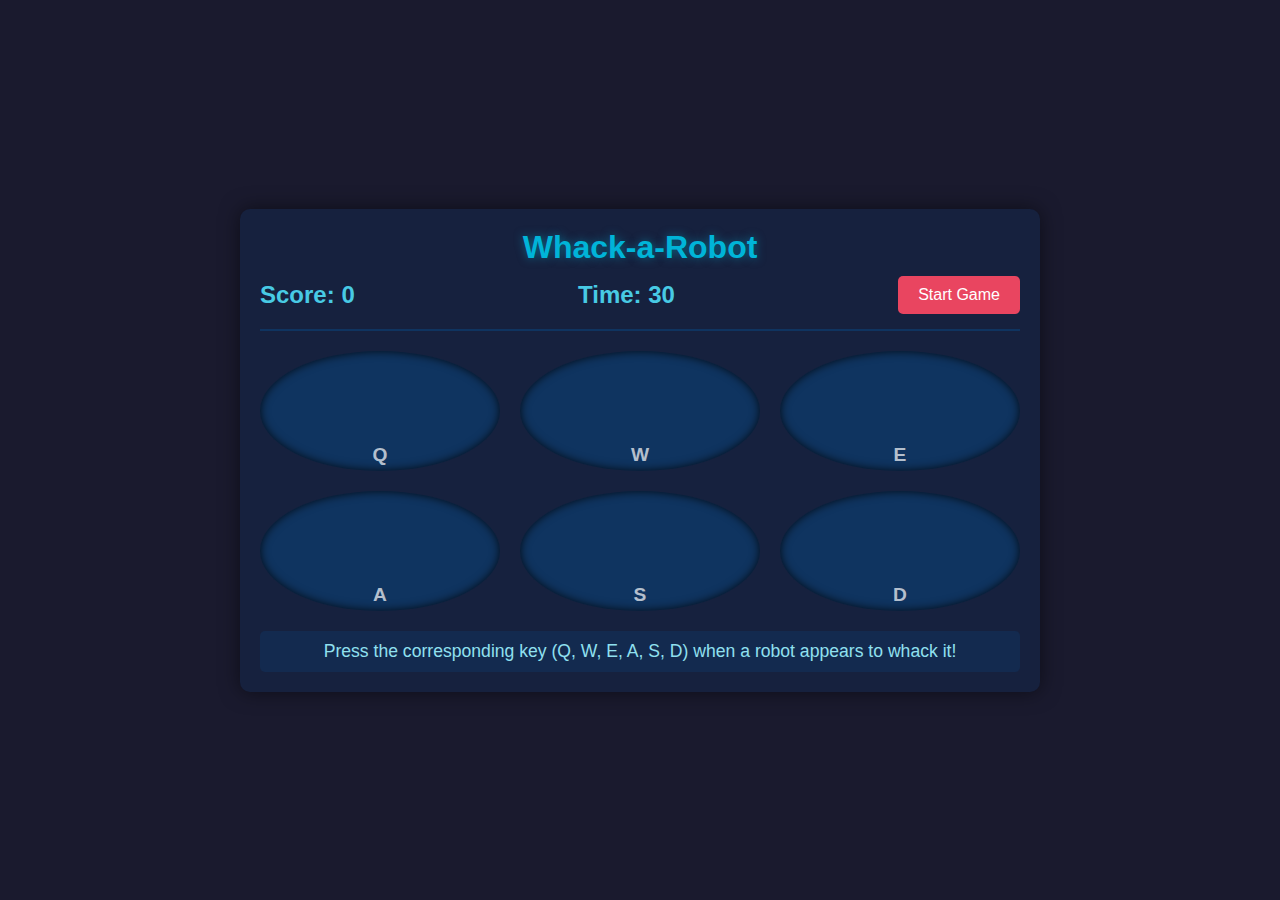
==== index.html @ 552119dd "Initial commit: Whack-a-Robot game with improved notifications and UI" ====
<!DOCTYPE html>
<html lang="en">
<head>
    <meta charset="UTF-8">
    <meta name="viewport" content="width=device-width, initial-scale=1.0">
    <title>Whack-a-Robot</title>
    <link rel="stylesheet" href="styles.css">
</head>
<body>
    <div class="game-container">
        <div class="header">
            <h1>Whack-a-Robot</h1>
            <div class="score-container">
                <span>Score: </span>
                <span id="score">0</span>
            </div>
            <div class="time-container">
                <span>Time: </span>
                <span id="time">30</span>
            </div>
            <button id="start-button">Start Game</button>
        </div>
        <div class="game-board">
            <div class="hole" id="hole-q" data-key="Q">
                <div class="robot"></div>
                <div class="key-hint">Q</div>
            </div>
            <div class="hole" id="hole-w" data-key="W">
                <div class="robot"></div>
                <div class="key-hint">W</div>
            </div>
            <div class="hole" id="hole-e" data-key="E">
                <div class="robot"></div>
                <div class="key-hint">E</div>
            </div>
            <div class="hole" id="hole-a" data-key="A">
                <div class="robot"></div>
                <div class="key-hint">A</div>
            </div>
            <div class="hole" id="hole-s" data-key="S">
                <div class="robot"></div>
                <div class="key-hint">S</div>
            </div>
            <div class="hole" id="hole-d" data-key="D">
                <div class="robot"></div>
                <div class="key-hint">D</div>
            </div>
        </div>
        <div class="instructions">
            <p>Press the corresponding key (Q, W, E, A, S, D) when a robot appears to whack it!</p>
        </div>
    </div>
    <script src="game.js"></script>
</body>
</html>
---- styles.css ----
* {
    margin: 0;
    padding: 0;
    box-sizing: border-box;
    font-family: 'Arial', sans-serif;
}

body {
    background-color: #1a1a2e;
    color: #e6e6e6;
    display: flex;
    justify-content: center;
    align-items: center;
    min-height: 100vh;
}

.game-container {
    width: 100%;
    max-width: 800px;
    padding: 20px;
    background-color: #16213e;
    border-radius: 10px;
    box-shadow: 0 0 20px rgba(0, 0, 0, 0.5);
}

.header {
    display: flex;
    flex-wrap: wrap;
    justify-content: space-between;
    align-items: center;
    margin-bottom: 20px;
    padding-bottom: 15px;
    border-bottom: 2px solid #0f3460;
}

h1 {
    color: #00b4d8;
    margin-bottom: 10px;
    width: 100%;
    text-align: center;
    text-shadow: 0 0 10px rgba(0, 180, 216, 0.5);
}

.score-container, .time-container {
    font-size: 1.5rem;
    font-weight: bold;
    color: #48cae4;
}

#start-button {
    padding: 10px 20px;
    background-color: #e94560;
    color: white;
    border: none;
    border-radius: 5px;
    font-size: 1rem;
    cursor: pointer;
    transition: all 0.3s ease;
}

#start-button:hover {
    background-color: #ff6b81;
    transform: scale(1.05);
}

.game-board {
    display: grid;
    grid-template-columns: repeat(3, 1fr);
    grid-template-rows: repeat(2, 1fr);
    gap: 20px;
    margin-bottom: 20px;
}

.hole {
    position: relative;
    height: 120px;
    background-color: #0f3460;
    border-radius: 50%;
    overflow: hidden;
    display: flex;
    justify-content: center;
    box-shadow: inset 0 0 10px rgba(0, 0, 0, 0.8);
}

.robot {
    position: absolute;
    bottom: -100%;
    width: 80px;
    height: 80px;
    background: linear-gradient(to bottom, #90e0ef, #48cae4);
    border-radius: 40% 40% 0 0;
    transition: bottom 0.3s ease;
    display: flex;
    flex-direction: column;
    align-items: center;
}

.robot::before {
    content: '';
    position: absolute;
    top: -15px;
    width: 30px;
    height: 15px;
    background-color: #0077b6;
    border-radius: 5px 5px 0 0;
}

.robot::after {
    content: '';
    position: absolute;
    top: 20px;
    width: 60px;
    height: 20px;
    background-color: #0077b6;
    border-radius: 10px;
    box-shadow: 0 10px 0 #0077b6;
}

.robot.up {
    bottom: 0;
}

.robot.whacked {
    background: linear-gradient(to bottom, #ff6b81, #e94560);
    transform: scale(0.9);
}

.key-hint {
    position: absolute;
    bottom: 5px;
    font-size: 1.2rem;
    font-weight: bold;
    color: rgba(255, 255, 255, 0.7);
}

.instructions {
    text-align: center;
    font-size: 1.1rem;
    color: #90e0ef;
    padding: 10px;
    background-color: rgba(15, 52, 96, 0.5);
    border-radius: 5px;
}

@keyframes blink {
    0%, 100% { opacity: 1; }
    50% { opacity: 0.5; }
}

.active-hole {
    box-shadow: 0 0 15px #00b4d8, inset 0 0 10px rgba(0, 0, 0, 0.8);
}

.active-key {
    animation: blink 0.5s infinite;
    color: #e94560;
}

@media (max-width: 600px) {
    .game-board {
        grid-template-columns: repeat(2, 1fr);
        grid-template-rows: repeat(3, 1fr);
    }
    
    .hole {
        height: 100px;
    }
    
    .robot {
        width: 60px;
        height: 60px;
    }
}
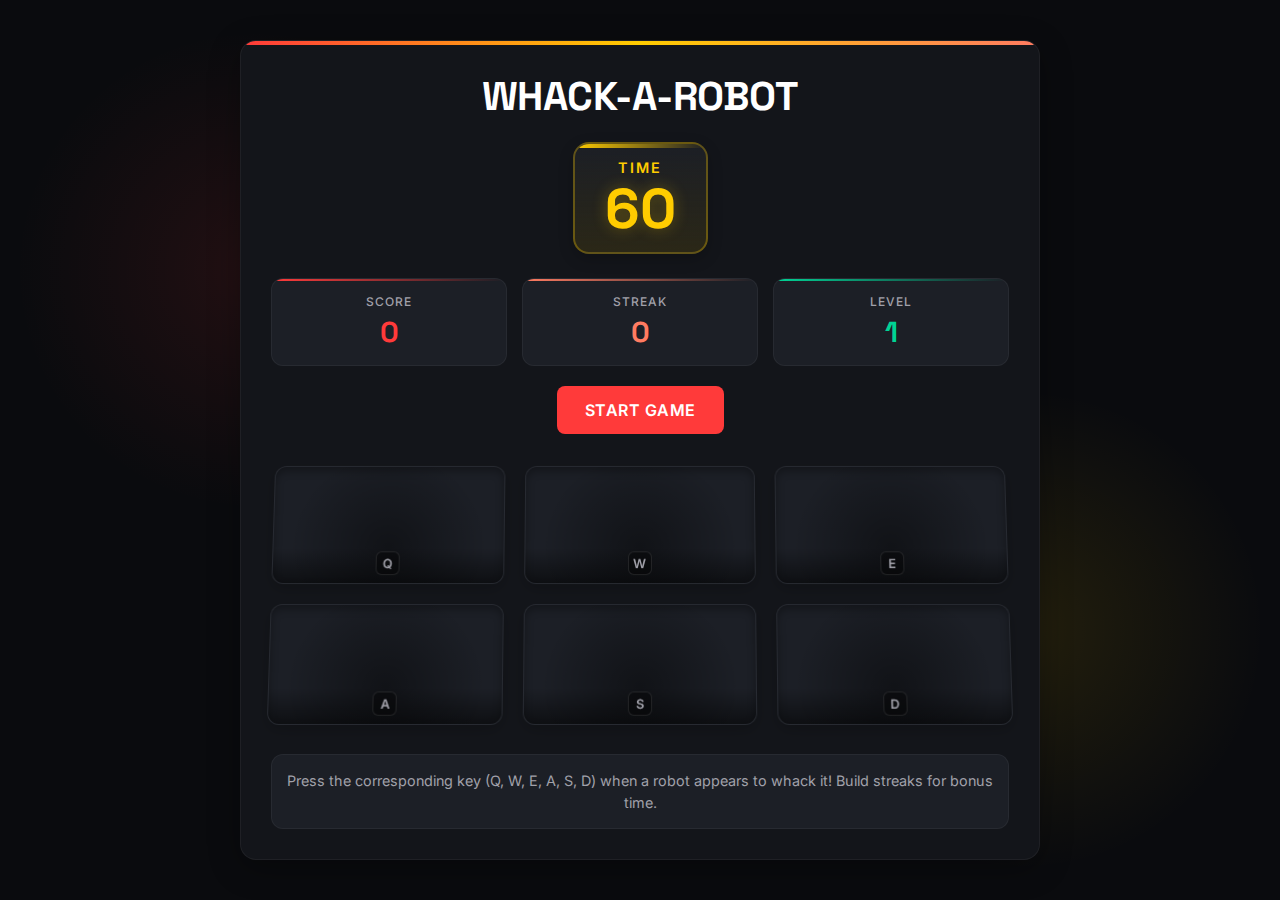
==== commit eeb5fa2a: "Update index.html with game.html content" ====
--- a/index.html
+++ b/index.html
@@ -4,21 +4,1061 @@
     <meta charset="UTF-8">
     <meta name="viewport" content="width=device-width, initial-scale=1.0">
     <title>Whack-a-Robot</title>
-    <link rel="stylesheet" href="styles.css">
+    <link rel="preconnect" href="https://fonts.googleapis.com">
+    <link rel="preconnect" href="https://fonts.gstatic.com" crossorigin>
+    <link href="https://fonts.googleapis.com/css2?family=Inter:wght@400;500;600;700&family=Space+Grotesk:wght@400;500;600;700&display=swap" rel="stylesheet">
+    <style>
+    :root {
+        --bg-primary: #0a0b0e;
+        --bg-secondary: #13151a;
+        --bg-tertiary: #1c1f26;
+        --accent-primary: #ff3a3a; /* Bright red */
+        --accent-secondary: #ffcc00; /* Yellow */
+        --accent-tertiary: #ff7b61; /* Orange-red */
+        --text-primary: #ffffff;
+        --text-secondary: #a1a1aa;
+        --success: #00d395;
+        --warning: #ffb800;
+        --error: #ff5252;
+    }
+    
+    * {
+        margin: 0;
+        padding: 0;
+        box-sizing: border-box;
+        font-family: 'Inter', sans-serif;
+    }
+
+    body {
+        background-color: var(--bg-primary);
+        color: var(--text-primary);
+        display: flex;
+        justify-content: center;
+        align-items: center;
+        min-height: 100vh;
+        overflow: hidden;
+        position: relative;
+    }
+
+    body::before {
+        content: '';
+        position: absolute;
+        top: 0;
+        left: 0;
+        width: 100%;
+        height: 100%;
+        background-image: 
+            radial-gradient(circle at 20% 30%, rgba(255, 58, 58, 0.1) 0%, transparent 20%),
+            radial-gradient(circle at 80% 70%, rgba(255, 204, 0, 0.1) 0%, transparent 20%);
+        z-index: -1;
+    }
+
+    .game-container {
+        width: 100%;
+        max-width: 800px;
+        padding: 30px;
+        background-color: var(--bg-secondary);
+        border-radius: 16px;
+        box-shadow: 0 8px 32px rgba(0, 0, 0, 0.3);
+        border: 1px solid rgba(255, 255, 255, 0.05);
+        position: relative;
+        overflow: hidden;
+    }
+
+    .game-container::before {
+        content: '';
+        position: absolute;
+        top: 0;
+        left: 0;
+        width: 100%;
+        height: 4px;
+        background: linear-gradient(90deg, var(--accent-primary), var(--accent-secondary), var(--accent-tertiary));
+    }
+
+    .header {
+        display: flex;
+        flex-direction: column;
+        margin-bottom: 30px;
+    }
+
+    h1 {
+        font-family: 'Space Grotesk', sans-serif;
+        color: var(--text-primary);
+        margin-bottom: 20px;
+        width: 100%;
+        text-align: center;
+        font-size: 2.5rem;
+        letter-spacing: -0.5px;
+        font-weight: 700;
+    }
+
+    .timer-container {
+        margin-bottom: 20px;
+        text-align: center;
+    }
+
+    .timer-display {
+        background: linear-gradient(to bottom, var(--bg-tertiary), rgba(255, 204, 0, 0.1));
+        border: 2px solid rgba(255, 204, 0, 0.3);
+        border-radius: 16px;
+        padding: 15px 30px;
+        display: inline-block;
+        position: relative;
+        overflow: hidden;
+        box-shadow: 0 5px 15px rgba(0, 0, 0, 0.2);
+    }
+
+    .timer-display::before {
+        content: '';
+        position: absolute;
+        top: 0;
+        left: 0;
+        width: 100%;
+        height: 4px;
+        background: linear-gradient(90deg, var(--accent-secondary), transparent);
+    }
+
+    .timer-label {
+        font-size: 0.9rem;
+        text-transform: uppercase;
+        letter-spacing: 2px;
+        color: var(--accent-secondary);
+        margin-bottom: 5px;
+        font-weight: 600;
+    }
+
+    .timer-value {
+        font-size: 3.5rem;
+        font-weight: 700;
+        font-family: 'Space Grotesk', sans-serif;
+        color: var(--accent-secondary);
+        text-shadow: 0 0 15px rgba(255, 204, 0, 0.3);
+        line-height: 1;
+    }
+
+    .stats-container {
+        display: grid;
+        grid-template-columns: repeat(3, 1fr);
+        gap: 15px;
+        margin-bottom: 20px;
+    }
+
+    .stat-card {
+        background-color: var(--bg-tertiary);
+        border-radius: 12px;
+        padding: 15px;
+        text-align: center;
+        border: 1px solid rgba(255, 255, 255, 0.05);
+        position: relative;
+        overflow: hidden;
+    }
+
+    .stat-card::after {
+        content: '';
+        position: absolute;
+        top: 0;
+        left: 0;
+        width: 100%;
+        height: 2px;
+    }
+
+    .score-container::after {
+        background: linear-gradient(90deg, var(--accent-primary), transparent);
+    }
+
+    .time-container {
+        grid-column: span 2;
+        background: linear-gradient(to bottom, var(--bg-tertiary), rgba(255, 204, 0, 0.1));
+        border: 1px solid rgba(255, 204, 0, 0.2);
+    }
+
+    .time-container .stat-value {
+        font-size: 2.5rem;
+        color: var(--accent-secondary);
+        text-shadow: 0 0 10px rgba(255, 204, 0, 0.3);
+    }
+
+    .time-container .stat-label {
+        font-size: 0.85rem;
+        font-weight: 600;
+        color: var(--accent-secondary);
+        opacity: 0.8;
+    }
+
+    .time-container::after {
+        background: linear-gradient(90deg, var(--accent-secondary), transparent);
+        height: 3px;
+    }
+
+    .streak-container::after {
+        background: linear-gradient(90deg, var(--accent-tertiary), transparent);
+    }
+
+    .stat-label {
+        font-size: 0.75rem;
+        text-transform: uppercase;
+        letter-spacing: 1px;
+        color: var(--text-secondary);
+        margin-bottom: 5px;
+        font-weight: 500;
+    }
+
+    .stat-value {
+        font-size: 1.8rem;
+        font-weight: 700;
+        font-family: 'Space Grotesk', sans-serif;
+    }
+
+    .score-container .stat-value {
+        color: var(--accent-primary);
+    }
+
+    .streak-container .stat-value {
+        color: var(--accent-tertiary);
+    }
+
+    #start-button {
+        padding: 14px 28px;
+        background-color: var(--accent-primary);
+        color: white;
+        border: none;
+        border-radius: 8px;
+        font-size: 1rem;
+        font-weight: 600;
+        cursor: pointer;
+        transition: all 0.2s ease;
+        margin: 0 auto;
+        display: block;
+        position: relative;
+        overflow: hidden;
+        letter-spacing: 0.5px;
+    }
+
+    #start-button::before {
+        content: '';
+        position: absolute;
+        top: 0;
+        left: -100%;
+        width: 100%;
+        height: 100%;
+        background: linear-gradient(90deg, transparent, rgba(255, 255, 255, 0.2), transparent);
+        transition: 0.5s;
+    }
+
+    #start-button:hover {
+        transform: translateY(-2px);
+        box-shadow: 0 5px 15px rgba(255, 58, 58, 0.4);
+    }
+
+    #start-button:hover::before {
+        left: 100%;
+    }
+
+    #start-button:disabled {
+        background-color: rgba(255, 58, 58, 0.5);
+        cursor: not-allowed;
+        transform: none;
+        box-shadow: none;
+    }
+
+    .game-board {
+        display: grid;
+        grid-template-columns: repeat(3, 1fr);
+        grid-template-rows: repeat(2, 1fr);
+        gap: 20px;
+        margin-bottom: 30px;
+        transition: all 0.5s ease;
+        position: relative;
+        perspective: 1000px;
+        transform-style: preserve-3d;
+        transform: perspective(1000px) rotateX(5deg);
+    }
+
+    .hole {
+        position: relative;
+        height: 120px;
+        background-color: var(--bg-tertiary);
+        border-radius: 12px;
+        overflow: hidden;
+        display: flex;
+        justify-content: center;
+        box-shadow: inset 0 4px 8px rgba(0, 0, 0, 0.3), 0 5px 15px rgba(0, 0, 0, 0.2);
+        transition: all 0.3s ease;
+        border: 1px solid rgba(255, 255, 255, 0.05);
+        transform-style: preserve-3d;
+    }
+
+    .hole::after {
+        content: '';
+        position: absolute;
+        bottom: 0;
+        left: 0;
+        width: 100%;
+        height: 30%;
+        background: linear-gradient(to top, rgba(0, 0, 0, 0.5), transparent);
+        pointer-events: none;
+    }
+    
+    .hole::before {
+        content: '';
+        position: absolute;
+        top: 0;
+        left: 0;
+        width: 100%;
+        height: 100%;
+        background: radial-gradient(circle at center 70%, rgba(0, 0, 0, 0.4), transparent 70%);
+        pointer-events: none;
+        z-index: 1;
+    }
+
+    .robot {
+        position: absolute;
+        bottom: -100%;
+        width: 70px;
+        height: 70px;
+        background: linear-gradient(135deg, #c0c0c0, #e8e8e8, #a9a9a9); /* Silver metallic gradient */
+        border-radius: 12px;
+        transition: bottom 0.3s cubic-bezier(0.34, 1.56, 0.64, 1);
+        display: flex;
+        justify-content: center;
+        align-items: center;
+        box-shadow: 0 4px 12px rgba(0, 0, 0, 0.3), inset 0 0 10px rgba(255, 255, 255, 0.5);
+        border: 2px solid #707070; /* Steel border */
+        overflow: hidden;
+        transform-style: preserve-3d;
+        perspective: 500px;
+    }
+
+    /* Robot head */
+    .robot .head {
+        position: absolute;
+        width: 45px;
+        height: 35px;
+        background: linear-gradient(to bottom, #e8e8e8, #c0c0c0);
+        border-radius: 10px;
+        top: 5px;
+        border: 1px solid #707070;
+        box-shadow: 0 2px 4px rgba(0, 0, 0, 0.3);
+        transform: translateZ(8px);
+        overflow: hidden;
+    }
+    
+    /* Robot face */
+    .robot .face {
+        position: absolute;
+        width: 41px;
+        height: 25px;
+        background: linear-gradient(to bottom, #202020, #404040);
+        border-radius: 5px;
+        top: 5px;
+        left: 50%;
+        transform: translateX(-50%) translateZ(1px);
+        border: 1px solid #606060;
+        overflow: hidden;
+    }
+    
+    /* Robot eyes */
+    .robot .eyes {
+        position: absolute;
+        width: 100%;
+        height: 12px;
+        top: 5px;
+        left: 0;
+        display: flex;
+        justify-content: space-around;
+        align-items: center;
+    }
+    
+    .robot .eye {
+        width: 10px;
+        height: 10px;
+        background-color: #ff3a3a; /* Red eye */
+        border-radius: 50%;
+        box-shadow: 0 0 8px rgba(255, 58, 58, 0.7);
+        animation: eye-blink 3s infinite;
+        transform-origin: center;
+    }
+    
+    /* New blink animation for the eyes */
+    @keyframes eye-blink {
+        0%, 45%, 55%, 100% { 
+            opacity: 1;
+            transform: scaleY(1);
+        }
+        50% { 
+            opacity: 0.7;
+            transform: scaleY(0.1);
+        }
+    }
+    
+    /* Robot mouth */
+    .robot .mouth {
+        position: absolute;
+        width: 25px;
+        height: 4px;
+        background: linear-gradient(to bottom, #909090, #707070);
+        border-radius: 3px;
+        bottom: 5px;
+        left: 50%;
+        transform: translateX(-50%);
+    }
+    
+    /* Robot body */
+    .robot .body {
+        position: absolute;
+        width: 36px;
+        height: 22px;
+        background: linear-gradient(to bottom, #b0b0b0, #909090);
+        border-radius: 5px;
+        top: 40px;
+        border: 1px solid #707070;
+        box-shadow: 0 2px 4px rgba(0, 0, 0, 0.3);
+        transform: translateZ(6px);
+    }
+    
+    /* Robot antenna */
+    .robot .antenna {
+        position: absolute;
+        width: 2px;
+        height: 8px;
+        background: #707070;
+        top: -8px;
+        left: 50%;
+        transform: translateX(-50%) translateZ(9px);
+    }
+    
+    .robot .antenna::after {
+        content: '';
+        position: absolute;
+        width: 4px;
+        height: 4px;
+        background: #ff3a3a;
+        border-radius: 50%;
+        top: -4px;
+        left: 50%;
+        transform: translateX(-50%);
+        box-shadow: 0 0 5px rgba(255, 58, 58, 0.5);
+        animation: blink 2s infinite alternate;
+    }
+    
+    /* Simplify the gear positions to avoid covering the face */
+    .robot .gear-1 {
+        width: 15px;
+        height: 15px;
+        top: 5px;
+        right: 2px;
+        animation: rotate 10s linear infinite;
+    }
+    
+    .robot .gear-2 {
+        width: 12px;
+        height: 12px;
+        bottom: 8px;
+        left: 2px;
+        animation: rotate 7s linear infinite reverse;
+    }
+    
+    .robot .pipe {
+        position: absolute;
+        width: 6px;
+        height: 12px;
+        background: linear-gradient(90deg, #707070, #909090);
+        top: 10px;
+        right: 3px;
+        border-radius: 3px;
+        border: 1px solid #a0a0a0;
+        box-shadow: 0 2px 4px rgba(0, 0, 0, 0.5);
+        transform: translateZ(7px);
+        z-index: 3;
+    }
+    
+    .robot .pipe-steam {
+        position: absolute;
+        width: 8px;
+        height: 8px;
+        background: rgba(255, 255, 255, 0.7);
+        border-radius: 50%;
+        top: 0;
+        right: 3px;
+        filter: blur(2px);
+        opacity: 0;
+        animation: steam 2s infinite;
+        transform: translateZ(10px);
+        z-index: 7;
+    }
+    
+    /* Adjust bolt positions to avoid covering the face */
+    .robot .bolt-1 {
+        top: 8px;
+        left: 3px;
+    }
+    
+    .robot .bolt-2 {
+        top: 8px;
+        right: 3px;
+    }
+    
+    .robot .bolt-3 {
+        bottom: 8px;
+        left: 3px;
+    }
+    
+    .robot .bolt-4 {
+        bottom: 8px;
+        right: 3px;
+    }
+    
+    /* Whacked state adjustments */
+    .robot.whacked .eye {
+        background-color: #333; /* Eyes power down */
+        box-shadow: 0 0 0 rgba(0, 0, 0, 0);
+        animation: none;
+    }
+    
+    .robot.whacked .mouth {
+        height: 3px;
+        width: 20px;
+        transform: translateX(-50%) rotate(15deg);
+    }
+
+    /* Dent effect when whacked */
+    .robot.whacked .dent {
+        position: absolute;
+        width: 20px;
+        height: 20px;
+        background: radial-gradient(circle at center, rgba(0,0,0,0.6) 0%, transparent 70%);
+        border-radius: 50%;
+        top: 15px;
+        left: 50%;
+        transform: translate(-50%, 0);
+        opacity: 0.8;
+        z-index: 10;
+    }
+
+    /* Metallic texture overlay */
+    .robot .metal-texture {
+        position: absolute;
+        top: 0;
+        left: 0;
+        width: 100%;
+        height: 100%;
+        background-image: url("data:image/svg+xml,%3Csvg width='40' height='40' viewBox='0 0 40 40' xmlns='http://www.w3.org/2000/svg'%3E%3Cpath d='M0 0h40v40H0V0zm40 40h-1.5v-1.5H40V40zm-3 0h-1.5v-1.5H37V40zm-3 0h-1.5v-1.5H34V40zm-3 0h-1.5v-1.5H31V40zm-3 0h-1.5v-1.5H28V40zm-3 0h-1.5v-1.5H25V40zm-3 0h-1.5v-1.5H22V40zm-3 0h-1.5v-1.5H19V40zm-3 0h-1.5v-1.5H16V40zm-3 0h-1.5v-1.5H13V40zm-3 0h-1.5v-1.5H10V40zm-3 0H5.5v-1.5H7V40zm-3 0H2.5v-1.5H4V40zm-1.5-3H1v-1.5h1.5V37zm0-3H1v-1.5h1.5V34zm0-3H1v-1.5h1.5V31zm0-3H1v-1.5h1.5V28zm0-3H1v-1.5h1.5V25zm0-3H1v-1.5h1.5V22zm0-3H1v-1.5h1.5V19zm0-3H1v-1.5h1.5V16zm0-3H1V8.5h1.5V10zm0-3H1V5.5h1.5V7zm0-3H1V2.5h1.5V4zm3-1.5H5.5V1H7v1.5zm3 0H8.5V1H10v1.5zm3 0h-1.5V1H13v1.5zm3 0h-1.5V1H16v1.5zm3 0h-1.5V1H19v1.5zm3 0h-1.5V1H22v1.5zm3 0h-1.5V1H25v1.5zm3 0h-1.5V1H28v1.5zm3 0h-1.5V1H31v1.5zm3 0h-1.5V1H34v1.5zm3 0h-1.5V1H37v1.5zm3 0h-1.5V1H40v1.5zm0 3h-1.5V5.5H40V7zm0 3h-1.5V8.5H40V10zm0 3h-1.5v-1.5H40V13zm0 3h-1.5v-1.5H40V16zm0 3h-1.5v-1.5H40V19zm0 3h-1.5v-1.5H40V22zm0 3h-1.5v-1.5H40V25zm0 3h-1.5v-1.5H40V28zm0 3h-1.5v-1.5H40V31zm0 3h-1.5v-1.5H40V34zm0 3h-1.5v-1.5H40V37z' fill='%23ffffff' fill-opacity='0.05' fill-rule='evenodd'/%3E%3C/svg%3E");
+        border-radius: 10px;
+        opacity: 0.7;
+        pointer-events: none;
+        z-index: 5;
+    }
+    
+    /* Reflective highlight */
+    .robot .highlight {
+        position: absolute;
+        top: 0;
+        left: 0;
+        width: 100%;
+        height: 100%;
+        background: linear-gradient(135deg, 
+                                      rgba(255,255,255,0.4) 0%, 
+                                      rgba(255,255,255,0) 30%, 
+                                      rgba(255,255,255,0) 60%, 
+                                      rgba(255,255,255,0.3) 100%);
+        border-radius: 10px;
+        opacity: 0.7;
+        pointer-events: none;
+        animation: shift-highlight 3s infinite alternate;
+        z-index: 6;
+    }
+    
+    /* Steampunk gear elements */
+    .robot .gear {
+        position: absolute;
+        border-radius: 50%;
+        background: linear-gradient(135deg, #a0a0a0, #808080); /* Silver gear gradient */
+        border: 2px solid #505050;
+        display: flex;
+        justify-content: center;
+        align-items: center;
+        box-shadow: 0 2px 4px rgba(0, 0, 0, 0.5), inset 0 0 5px rgba(255, 255, 255, 0.5);
+        transform: translateZ(6px);
+        z-index: 4;
+    }
+    
+    .robot .gear-1 {
+        width: 15px;
+        height: 15px;
+        top: 5px;
+        right: 5px;
+        animation: rotate 10s linear infinite;
+    }
+    
+    .robot .gear-2 {
+        width: 12px;
+        height: 12px;
+        bottom: 10px;
+        left: 5px;
+        animation: rotate 7s linear infinite reverse;
+    }
+    
+    .robot .pipe {
+        position: absolute;
+        width: 6px;
+        height: 12px;
+        background: linear-gradient(90deg, #707070, #909090);
+        top: 15px;
+        right: 8px;
+        border-radius: 3px;
+        border: 1px solid #a0a0a0;
+        box-shadow: 0 2px 4px rgba(0, 0, 0, 0.5);
+        transform: translateZ(7px);
+        z-index: 4;
+    }
+    
+    .robot .pipe-steam {
+        position: absolute;
+        width: 8px;
+        height: 8px;
+        background: rgba(255, 255, 255, 0.7);
+        border-radius: 50%;
+        top: 5px;
+        right: 8px;
+        filter: blur(2px);
+        opacity: 0;
+        animation: steam 2s infinite;
+        transform: translateZ(10px);
+        z-index: 7;
+    }
+    
+    .robot .bolt {
+        position: absolute;
+        width: 4px;
+        height: 4px;
+        background: #a0a0a0;
+        border-radius: 50%;
+        border: 1px solid #505050;
+        box-shadow: inset 0 1px 2px rgba(0, 0, 0, 0.5);
+        transform: translateZ(5px);
+        z-index: 4;
+    }
+    
+    .robot .bolt-1 {
+        top: 12px;
+        left: 8px;
+    }
+    
+    .robot .bolt-2 {
+        top: 12px;
+        right: 8px;
+    }
+    
+    .robot .bolt-3 {
+        bottom: 12px;
+        left: 8px;
+    }
+    
+    .robot .bolt-4 {
+        bottom: 12px;
+        right: 8px;
+    }
+    
+    .robot.up {
+        bottom: 20px;
+        transform: rotateX(10deg);
+    }
+    
+    .robot.whacked {
+        background: linear-gradient(135deg, #555, #777, #444); /* Damaged metal look */
+        transform: scale(0.9) rotateX(-10deg);
+        box-shadow: inset 0 0 15px rgba(0, 0, 0, 0.7);
+        filter: brightness(0.8) contrast(1.2);
+    }
+    
+    .robot.whacked .eye {
+        background-color: #333; /* Eyes power down */
+        box-shadow: 0 0 0 rgba(0, 0, 0, 0);
+        animation: none;
+    }
+    
+    .robot.whacked .antenna::after {
+        background-color: #333;
+        box-shadow: 0 0 0 rgba(0, 0, 0, 0);
+        animation: none;
+    }
+    
+    .robot.whacked .gear {
+        animation-play-state: paused;
+    }
+    
+    .robot.whacked .pipe-steam {
+        animation: none;
+        opacity: 0;
+    }
+    
+    .robot.whacked .mouth {
+        height: 2px;
+        width: 15px;
+        transform: translateX(-50%) rotate(10deg);
+    }
+
+    /* Dent effect when whacked */
+    .robot.whacked .dent {
+        position: absolute;
+        width: 20px;
+        height: 20px;
+        background: radial-gradient(circle at center, rgba(0,0,0,0.6) 0%, transparent 70%);
+        border-radius: 50%;
+        top: 20px;
+        left: 50%;
+        transform: translate(-50%, 0);
+        opacity: 0.8;
+        z-index: 10;
+    }
+
+    /* Spark effect when whacked */
+    .spark {
+        position: absolute;
+        width: 3px;
+        height: 3px;
+        background-color: #ffcc00;
+        border-radius: 50%;
+        box-shadow: 0 0 10px 2px #ffcc00;
+        opacity: 0;
+        pointer-events: none;
+        z-index: 100;
+    }
+    
+    /* Additional sparks with different colors for more dramatic effect */
+    .spark.blue {
+        background-color: #00ccff;
+        box-shadow: 0 0 10px 2px #00ccff;
+    }
+    
+    .spark.white {
+        background-color: #ffffff;
+        box-shadow: 0 0 10px 2px #ffffff;
+    }
+
+    .key-hint {
+        position: absolute;
+        bottom: 8px;
+        font-size: 0.8rem;
+        font-weight: 600;
+        color: var(--text-secondary);
+        background-color: rgba(0, 0, 0, 0.3);
+        width: 24px;
+        height: 24px;
+        display: flex;
+        align-items: center;
+        justify-content: center;
+        border-radius: 6px;
+        z-index: 3;
+        border: 1px solid rgba(255, 255, 255, 0.1);
+    }
+
+    .instructions {
+        text-align: center;
+        font-size: 0.9rem;
+        color: var(--text-secondary);
+        padding: 15px;
+        background-color: var(--bg-tertiary);
+        border-radius: 12px;
+        border: 1px solid rgba(255, 255, 255, 0.05);
+        line-height: 1.5;
+    }
+
+    .active-hole {
+        box-shadow: 0 0 0 2px var(--accent-primary), inset 0 4px 8px rgba(0, 0, 0, 0.3);
+    }
+
+    .active-key {
+        color: var(--text-primary);
+        background-color: var(--accent-primary);
+        border-color: var(--accent-primary);
+    }
+
+    .streak-bonus {
+        animation: pulse 0.5s;
+        color: var(--accent-secondary);
+    }
+
+    .streak-reset {
+        animation: shake 0.5s;
+        color: var(--error);
+    }
+
+    @keyframes pulse {
+        0% { transform: scale(1); }
+        50% { transform: scale(1.1); }
+        100% { transform: scale(1); }
+    }
+
+    @keyframes shake {
+        0% { transform: translateX(0); }
+        25% { transform: translateX(-5px); }
+        50% { transform: translateX(5px); }
+        75% { transform: translateX(-5px); }
+        100% { transform: translateX(0); }
+    }
+
+    .hexagon-bg {
+        position: absolute;
+        width: 100%;
+        height: 100%;
+        top: 0;
+        left: 0;
+        z-index: -1;
+        opacity: 0.03;
+        background-image: url("data:image/svg+xml,%3Csvg width='60' height='60' viewBox='0 0 60 60' xmlns='http://www.w3.org/2000/svg'%3E%3Cpath d='M30 0l25.98 15v30L30 60 4.02 45V15L30 0z' fill='%23ffffff' fill-opacity='1' fill-rule='evenodd'/%3E%3C/svg%3E");
+        background-size: 60px 60px;
+    }
+
+    @media (max-width: 600px) {
+        .game-board {
+            grid-template-columns: repeat(2, 1fr);
+            grid-template-rows: repeat(3, 1fr);
+            gap: 15px;
+            transform: perspective(1000px) rotateX(3deg);
+        }
+        
+        .hole {
+            height: 100px;
+        }
+        
+        .robot {
+            width: 60px;
+            height: 60px;
+        }
+
+        .stats-container {
+            grid-template-columns: repeat(3, 1fr);
+        }
+        
+        .timer-value {
+            font-size: 2.8rem;
+        }
+    }
+
+    @media (max-width: 400px) {
+        .stats-container {
+            grid-template-columns: repeat(3, 1fr);
+            gap: 10px;
+        }
+        
+        .stat-value {
+            font-size: 1.5rem;
+        }
+        
+        .timer-value {
+            font-size: 2.5rem;
+        }
+    }
+
+    .countdown {
+        font-family: 'Space Grotesk', sans-serif;
+        font-size: 5rem;
+        font-weight: 700;
+        color: var(--accent-primary);
+        transition: all 0.3s ease;
+        text-shadow: 0 0 15px rgba(255, 58, 58, 0.5);
+    }
+
+    .robot-glow {
+        position: absolute;
+        top: 0;
+        left: 0;
+        width: 100%;
+        height: 100%;
+        border-radius: 12px;
+        box-shadow: 0 0 15px 5px var(--accent-primary);
+        opacity: 0;
+        animation: glow-pulse 1.5s infinite alternate;
+        pointer-events: none;
+    }
+    
+    .robot-glow.success {
+        box-shadow: 0 0 15px 5px var(--success);
+    }
+
+    @keyframes glow-pulse {
+        0% { opacity: 0.3; }
+        100% { opacity: 0.7; }
+    }
+
+    .wrong-hole {
+        background-color: rgba(255, 82, 82, 0.3) !important;
+    }
+
+    .game-notification {
+        position: absolute;
+        left: 50%;
+        top: 50%;
+        transform: translate(-50%, -50%);
+        font-family: 'Space Grotesk', sans-serif;
+        padding: 15px 25px;
+        background-color: var(--bg-tertiary);
+        border-radius: 8px;
+        z-index: 9999;
+        animation: notification-appear 0.3s;
+        border: 1px solid rgba(255, 255, 255, 0.1);
+        text-align: center;
+        min-width: 200px;
+        box-shadow: 0 4px 20px rgba(0, 0, 0, 0.3);
+        pointer-events: none;
+    }
+    
+    .notification-main {
+        font-size: 1.8rem;
+        font-weight: 700;
+        margin-bottom: 8px;
+        line-height: 1.2;
+        text-shadow: 0 2px 4px rgba(0, 0, 0, 0.2);
+    }
+    
+    .notification-secondary {
+        font-size: 1rem;
+        color: var(--text-secondary);
+        font-weight: 500;
+        opacity: 0.8;
+        text-transform: uppercase;
+        letter-spacing: 1px;
+        padding-top: 4px;
+        border-top: 1px solid rgba(255, 255, 255, 0.1);
+    }
+    
+    @keyframes notification-appear {
+        0% { 
+            transform: translate(-50%, -50%) scale(0.5); 
+            opacity: 0; 
+        }
+        100% { 
+            transform: translate(-50%, -50%) scale(1); 
+            opacity: 1; 
+        }
+    }
+    
+    .fade-out {
+        animation: notification-fade-out 0.5s forwards;
+    }
+    
+    @keyframes notification-fade-out {
+        0% { 
+            transform: translate(-50%, -50%) scale(1); 
+            opacity: 1; 
+        }
+        100% { 
+            transform: translate(-50%, -50%) scale(0.5); 
+            opacity: 0; 
+        }
+    }
+
+    .game-over-subtitle {
+        font-size: 1rem;
+        color: var(--text-secondary);
+        text-transform: uppercase;
+        letter-spacing: 2px;
+        margin-bottom: 20px;
+    }
+    
+    .game-stats {
+        display: flex;
+        justify-content: center;
+        gap: 30px;
+        margin-top: 10px;
+    }
+    
+    .game-stat {
+        display: flex;
+        flex-direction: column;
+        align-items: center;
+    }
+    
+    .game-stat .stat-label {
+        font-size: 0.8rem;
+        color: var(--text-secondary);
+        margin-bottom: 5px;
+    }
+    
+    .game-stat .stat-value {
+        font-size: 1.5rem;
+        font-weight: 700;
+        color: var(--text-primary);
+    }
+
+    .level-container::after {
+        background: linear-gradient(90deg, #00d395, transparent);
+    }
+
+    .level-container .stat-value {
+        color: #00d395;
+    }
+
+    @keyframes time-pulse {
+        0%, 100% { transform: scale(1); text-shadow: 0 0 10px rgba(255, 204, 0, 0.3); }
+        50% { transform: scale(1.1); text-shadow: 0 0 20px rgba(255, 204, 0, 0.6); }
+    }
+    
+    .time-pulse {
+        animation: time-pulse 0.8s infinite;
+    }
+    
+    .time-warning {
+        background: linear-gradient(to bottom, var(--bg-tertiary), rgba(255, 184, 0, 0.2));
+        border-color: rgba(255, 0, 0, 0.4) !important;
+        box-shadow: 0 0 20px rgba(255, 0, 0, 0.2);
+    }
+
+    .playing .game-board {
+        animation: slight-tilt 8s infinite alternate;
+    }
+    
+    @keyframes slight-tilt {
+        0% { transform: perspective(1000px) rotateX(3deg) rotateY(-2deg); }
+        100% { transform: perspective(1000px) rotateX(7deg) rotateY(2deg); }
+    }
+
+    @keyframes pulse {
+        0%, 100% { transform: scale(1); }
+        50% { transform: scale(1.05); }
+    }
+
+    .pulse {
+        animation: pulse 0.8s infinite;
+    }
+
+    @keyframes time-pulse {
+        0%, 100% { transform: scale(1); text-shadow: 0 0 10px rgba(255, 204, 0, 0.3); }
+        50% { transform: scale(1.1); text-shadow: 0 0 20px rgba(255, 204, 0, 0.6); }
+    }
+
+    .time-pulse {
+        animation: time-pulse 0.8s infinite;
+    }
+    </style>
 </head>
 <body>
     <div class="game-container">
+        <div class="hexagon-bg"></div>
         <div class="header">
-            <h1>Whack-a-Robot</h1>
-            <div class="score-container">
-                <span>Score: </span>
-                <span id="score">0</span>
+            <h1>WHACK-A-ROBOT</h1>
+            <div class="timer-container">
+                <div class="timer-display">
+                    <div class="timer-label">Time</div>
+                    <div id="time" class="timer-value">60</div>
+                </div>
             </div>
-            <div class="time-container">
-                <span>Time: </span>
-                <span id="time">30</span>
+            <div class="stats-container">
+                <div class="stat-card score-container">
+                    <div class="stat-label">Score</div>
+                    <div id="score" class="stat-value">0</div>
+                </div>
+                <div class="stat-card streak-container">
+                    <div class="stat-label">Streak</div>
+                    <div id="streak" class="stat-value">0</div>
+                </div>
+                <div class="stat-card level-container">
+                    <div class="stat-label">Level</div>
+                    <div id="level" class="stat-value">1</div>
+                </div>
             </div>
-            <button id="start-button">Start Game</button>
+            <button id="start-button">START GAME</button>
         </div>
         <div class="game-board">
             <div class="hole" id="hole-q" data-key="Q">
@@ -47,9 +1087,1095 @@
             </div>
         </div>
         <div class="instructions">
-            <p>Press the corresponding key (Q, W, E, A, S, D) when a robot appears to whack it!</p>
+            <p>Press the corresponding key (Q, W, E, A, S, D) when a robot appears to whack it! Build streaks for bonus time.</p>
         </div>
     </div>
-    <script src="game.js"></script>
+    <script>
+    document.addEventListener('DOMContentLoaded', () => {
+        // Game elements
+        const holes = document.querySelectorAll('.hole');
+        const robots = document.querySelectorAll('.robot');
+        const scoreDisplay = document.getElementById('score');
+        const timeDisplay = document.getElementById('time');
+        const startButton = document.getElementById('start-button');
+        const streakDisplay = document.getElementById('streak');
+        const gameContainer = document.querySelector('.game-container');
+        
+        // Game variables
+        let score = 0;
+        let timeLeft = 60; // Increased to 60 seconds
+        let gameInterval;
+        let popUpInterval;
+        let isPlaying = false;
+        let lastHole;
+        let difficulty = 0.9; // Lowered from 1.1 to 0.9 for easier start
+        let lastScore = 0; // Track score for difficulty increases
+        let streak = 0; // Track consecutive hits
+        let highestStreak = 0; // Track highest streak
+        let currentLevel = 1; // Track current level
+        let pointsToNextLevel = 25; // Points needed to level up
+        
+        // Sound effects
+        const createAudio = (src) => {
+            const audio = new Audio();
+            audio.src = `data:audio/mp3;base64,${src}`;
+            return audio;
+        };
+        
+        // Key mapping - expanded to include more keys for additional levels
+        const keyMap = {
+            'KeyQ': 'hole-q',
+            'KeyW': 'hole-w',
+            'KeyE': 'hole-e',
+            'KeyA': 'hole-a',
+            'KeyS': 'hole-s',
+            'KeyD': 'hole-d',
+            'KeyR': 'hole-r', // Level 2
+            'KeyT': 'hole-t', // Level 2
+            'KeyF': 'hole-f', // Level 3
+            'KeyG': 'hole-g', // Level 3
+            'KeyY': 'hole-y', // Level 4
+            'KeyU': 'hole-u', // Level 4
+            'KeyH': 'hole-h', // Level 5
+            'KeyJ': 'hole-j'  // Level 5
+        };
+        
+        // Available keys by level
+        const keysByLevel = {
+            1: ['KeyQ', 'KeyW', 'KeyE', 'KeyA', 'KeyS', 'KeyD'],
+            2: ['KeyQ', 'KeyW', 'KeyE', 'KeyR', 'KeyA', 'KeyS', 'KeyD', 'KeyF'],
+            3: ['KeyQ', 'KeyW', 'KeyE', 'KeyR', 'KeyT', 'KeyA', 'KeyS', 'KeyD', 'KeyF', 'KeyG'],
+            4: ['KeyQ', 'KeyW', 'KeyE', 'KeyR', 'KeyT', 'KeyY', 'KeyA', 'KeyS', 'KeyD', 'KeyF', 'KeyG', 'KeyH'],
+            5: ['KeyQ', 'KeyW', 'KeyE', 'KeyR', 'KeyT', 'KeyY', 'KeyU', 'KeyA', 'KeyS', 'KeyD', 'KeyF', 'KeyG', 'KeyH', 'KeyJ']
+        };
+        
+        // Initialize game
+        function initGame() {
+            // Reset game variables
+            score = 0;
+            lastScore = 0;
+            timeLeft = 60; // Increased to 60 seconds
+            difficulty = 0.9; // Lowered from 1.1 to 0.9 for easier start
+            streak = 0;
+            highestStreak = 0;
+            currentLevel = 1;
+            pointsToNextLevel = 25; // Points needed to level up
+            
+            // Update UI
+            scoreDisplay.textContent = score;
+            timeDisplay.textContent = timeLeft;
+            streakDisplay.textContent = streak;
+            streakDisplay.classList.remove('streak-bonus', 'streak-reset');
+            startButton.textContent = 'GAME IN PROGRESS';
+            startButton.disabled = true;
+            
+            // Reset game board to level 1
+            resetGameBoard();
+            
+            // Add playing class to container
+            gameContainer.classList.add('playing');
+            
+            // Hide all robots initially
+            document.querySelectorAll('.robot').forEach(robot => {
+                robot.classList.remove('up');
+                robot.classList.remove('whacked');
+            });
+            
+            // Add start game animation - actual game will start after animation completes
+            addStartGameAnimation();
+            
+            // Debug message
+            console.log("Game initialization complete, waiting for animation to finish");
+        }
+        
+        // Reset game board to initial state for the current level
+        function resetGameBoard() {
+            // Clear existing game board
+            const gameBoard = document.querySelector('.game-board');
+            gameBoard.innerHTML = '';
+            
+            // Get keys for current level
+            const currentKeys = keysByLevel[currentLevel];
+            
+            // Calculate grid layout based on number of holes
+            let columns = 3;
+            if (currentKeys.length > 6) {
+                columns = 4;
+            }
+            if (currentKeys.length > 8) {
+                columns = 5;
+            }
+            
+            const rows = Math.ceil(currentKeys.length / columns);
+            
+            // Update grid layout
+            gameBoard.style.gridTemplateColumns = `repeat(${columns}, 1fr)`;
+            gameBoard.style.gridTemplateRows = `repeat(${rows}, 1fr)`;
+            
+            // Create holes for current level
+            currentKeys.forEach(keyCode => {
+                const key = keyCode.replace('Key', '');
+                const holeId = keyMap[keyCode];
+                
+                const hole = document.createElement('div');
+                hole.className = 'hole';
+                hole.id = holeId;
+                hole.dataset.key = key;
+                
+                const robot = document.createElement('div');
+                robot.className = 'robot';
+                
+                const keyHint = document.createElement('div');
+                keyHint.className = 'key-hint';
+                keyHint.textContent = key;
+                
+                hole.appendChild(robot);
+                hole.appendChild(keyHint);
+                gameBoard.appendChild(hole);
+            });
+            
+            // Update level display
+            updateLevelDisplay();
+            
+            // Update instructions
+            updateInstructions(currentKeys);
+            
+            console.log(`Game board reset for level ${currentLevel} with ${currentKeys.length} holes`);
+        }
+        
+        // Update instructions based on current level
+        function updateInstructions(currentKeys) {
+            const instructions = document.querySelector('.instructions p');
+            const keyList = currentKeys.map(key => key.replace('Key', '')).join(', ');
+            instructions.textContent = `Press the corresponding key (${keyList}) when a robot appears to whack it! Build streaks for bonus time.`;
+        }
+        
+        // Update level display
+        function updateLevelDisplay() {
+            // Simply update the level number
+            const levelDisplay = document.getElementById('level');
+            levelDisplay.textContent = currentLevel;
+        }
+        
+        // Level up function
+        function levelUp() {
+            // Increase level
+            currentLevel = Math.min(currentLevel + 1, 5); // Max level 5
+            
+            // Reset difficulty but start slightly higher than before
+            difficulty = 1.2; // Increased from 1.0 to 1.2
+            
+            // Add time bonus for leveling up (reduced to 15 seconds)
+            timeLeft += 15;
+            timeDisplay.textContent = timeLeft;
+            
+            // Add level up animation to game container
+            gameContainer.classList.add('level-up');
+            setTimeout(() => {
+                gameContainer.classList.remove('level-up');
+            }, 1000);
+            
+            // Reset game board for new level
+            resetGameBoard();
+            
+            // Show level up notification with updated time bonus
+            showNotification(`LEVEL UP!`, '#00d395', '+15s TIME BONUS');
+            
+            // Create level up particles
+            const rect = document.getElementById('level').getBoundingClientRect();
+            createParticles(rect.left + rect.width / 2, rect.top + rect.height / 2, '#00d395');
+            
+            // Add animation to level display
+            const levelDisplay = document.getElementById('level');
+            levelDisplay.classList.add('level-up-animation');
+            setTimeout(() => {
+                levelDisplay.classList.remove('level-up-animation');
+            }, 1000);
+            
+            console.log(`Leveled up to ${currentLevel}! +15 seconds bonus (Total: ${timeLeft}s)`);
+        }
+        
+        // Add start game animation
+        function addStartGameAnimation() {
+            const overlay = document.createElement('div');
+            overlay.className = 'game-start-overlay';
+            overlay.innerHTML = '<div class="countdown">3</div>';
+            gameContainer.appendChild(overlay);
+            
+            let count = 3;
+            const countdownEl = overlay.querySelector('.countdown');
+            
+            const countInterval = setInterval(() => {
+                count--;
+                if (count > 0) {
+                    countdownEl.textContent = count;
+                    countdownEl.classList.add('pulse-animation');
+                    setTimeout(() => countdownEl.classList.remove('pulse-animation'), 500);
+                } else {
+                    clearInterval(countInterval);
+                    countdownEl.textContent = 'GO!';
+                    countdownEl.classList.add('pulse-animation');
+                    
+                    setTimeout(() => {
+                        overlay.remove();
+                        
+                        // NOW start the actual game after animation completes
+                        startGameAfterAnimation();
+                    }, 600);
+                }
+            }, 1000);
+        }
+        
+        // Function to start the game after animation completes
+        function startGameAfterAnimation() {
+            // Set game as playing
+            isPlaying = true;
+            
+            // Start game intervals
+            gameInterval = setInterval(countdown, 1000);
+            
+            // Start with a longer delay between robots
+            scheduleNextRobot();
+            
+            console.log("Animation complete, game started with difficulty:", difficulty);
+        }
+        
+        // Schedule the next robot appearance
+        function scheduleNextRobot() {
+            if (!isPlaying) return;
+            
+            // Calculate delays based on current difficulty and score
+            // More gradual scaling with score and level
+            const levelFactor = 1 / Math.pow(currentLevel, 0.4); // Reduced from 0.45 to 0.4 for gentler curve
+            const scoreMultiplier = 1 + (score * 0.04 * levelFactor); // Reduced from 0.06 to 0.04
+            const minDelay = Math.max(200, 1600 - (difficulty * 180 * levelFactor) - (score * 8 * levelFactor)); // Increased min delay
+            const maxDelay = Math.max(400, 2000 - (difficulty * 220 * levelFactor) - (score * 12 * levelFactor)); // Increased max delay
+            
+            const delay = getRandomTime(minDelay, maxDelay);
+            
+            // Debug
+            console.log(`Next robot in ${delay}ms (Difficulty: ${difficulty.toFixed(2)}, Level: ${currentLevel}, Score: ${score})`);
+            
+            popUpInterval = setTimeout(popRobot, delay);
+        }
+        
+        // Countdown timer
+        function countdown() {
+            timeLeft--;
+            timeDisplay.textContent = timeLeft;
+            
+            // Visual feedback for low time
+            if (timeLeft <= 10) {
+                timeDisplay.parentElement.classList.add('time-warning');
+                timeDisplay.style.color = timeLeft <= 5 ? 'var(--error)' : 'var(--warning)';
+                
+                // Add pulsing animation when time is low
+                if (!timeDisplay.classList.contains('time-pulse')) {
+                    timeDisplay.classList.add('time-pulse');
+                }
+                
+                // Increase intensity of pulse as time decreases
+                const pulseIntensity = Math.max(0.5, (10 - timeLeft) / 10);
+                timeDisplay.style.animation = `time-pulse 0.${Math.floor(10 - timeLeft * pulseIntensity)}s infinite`;
+            } else {
+                timeDisplay.parentElement.classList.remove('time-warning');
+                timeDisplay.style.color = 'var(--accent-secondary)';
+                timeDisplay.classList.remove('time-pulse');
+                timeDisplay.style.animation = '';
+            }
+            
+            if (timeLeft <= 0) {
+                endGame();
+            }
+        }
+        
+        // End game
+        function endGame() {
+            clearInterval(gameInterval);
+            clearTimeout(popUpInterval);
+            isPlaying = false;
+            startButton.textContent = 'PLAY AGAIN';
+            startButton.disabled = false;
+            
+            // Remove playing class
+            gameContainer.classList.remove('playing');
+            
+            // Hide all robots
+            document.querySelectorAll('.robot').forEach(robot => {
+                robot.classList.remove('up');
+            });
+            
+            // Show game over overlay
+            showGameOverOverlay();
+        }
+        
+        // Show game over overlay
+        function showGameOverOverlay() {
+            const overlay = document.createElement('div');
+            overlay.className = 'game-over-overlay';
+            
+            let message = '';
+            let scoreClass = '';
+            
+            if (score >= 30) {
+                message = 'LEGENDARY!';
+                scoreClass = 'score-legendary';
+            } else if (score >= 20) {
+                message = 'AMAZING!';
+                scoreClass = 'score-amazing';
+            } else if (score >= 10) {
+                message = 'GREAT JOB!';
+                scoreClass = 'score-great';
+            } else {
+                message = 'GAME OVER';
+                scoreClass = 'score-normal';
+            }
+            
+            overlay.innerHTML = `
+                <div class="game-over-content">
+                    <div class="game-over-title">${message}</div>
+                    <div class="final-score ${scoreClass}">${score}</div>
+                    <div class="game-over-subtitle">FINAL SCORE</div>
+                    <div class="game-stats">
+                        <div class="game-stat">
+                            <span class="stat-label">LEVEL</span>
+                            <span class="stat-value">${currentLevel}</span>
+                        </div>
+                        <div class="game-stat">
+                            <span class="stat-label">HIGHEST STREAK</span>
+                            <span class="stat-value">${highestStreak}</span>
+                        </div>
+                    </div>
+                </div>
+            `;
+            
+            gameContainer.appendChild(overlay);
+            
+            // Add click event to remove overlay
+            overlay.addEventListener('click', () => {
+                overlay.remove();
+            });
+            
+            // Auto remove after 5 seconds
+            setTimeout(() => {
+                if (overlay.parentNode) {
+                    overlay.remove();
+                }
+            }, 5000);
+        }
+        
+        // Get random time for robot to pop up
+        function getRandomTime(min, max) {
+            return Math.floor(Math.random() * (max - min) + min);
+        }
+        
+        // Get random hole
+        function getRandomHole() {
+            // Get only holes for the current level
+            const currentHoles = document.querySelectorAll('.hole');
+            const index = Math.floor(Math.random() * currentHoles.length);
+            const hole = currentHoles[index];
+            
+            // Avoid same hole twice in a row
+            if (hole === lastHole) {
+                return getRandomHole();
+            }
+            
+            lastHole = hole;
+            return hole;
+        }
+        
+        // Pop robot up from a random hole
+        function popRobot() {
+            if (!isPlaying) return;
+            
+            // Robot stays up for more time as difficulty increases and score increases
+            // More gradual scaling with level and score
+            const levelFactor = 1 / Math.pow(currentLevel, 0.4); // Reduced from 0.45 to 0.4
+            const minTime = Math.max(400, 1600 - (difficulty * 140 * levelFactor) - (score * 12 * levelFactor)); // Increased min time
+            const maxTime = Math.max(700, 2000 - (difficulty * 180 * levelFactor) - (score * 18 * levelFactor)); // Increased max time
+            
+            const time = getRandomTime(minTime, maxTime);
+            const hole = getRandomHole();
+            const robot = hole.querySelector('.robot');
+            const keyHint = hole.querySelector('.key-hint');
+            
+            // Debug
+            console.log(`Robot up for ${time}ms (Difficulty: ${difficulty.toFixed(2)}, Level: ${currentLevel}, Score: ${score})`);
+            
+            // Add steampunk elements to robot
+            if (!robot.querySelector('.head')) {
+                // Add humanoid robot structure
+                // Head and face
+                const head = document.createElement('div');
+                head.className = 'head';
+                robot.appendChild(head);
+                
+                const face = document.createElement('div');
+                face.className = 'face';
+                head.appendChild(face);
+                
+                const eyes = document.createElement('div');
+                eyes.className = 'eyes';
+                face.appendChild(eyes);
+                
+                // Create two eyes
+                const leftEye = document.createElement('div');
+                leftEye.className = 'eye';
+                eyes.appendChild(leftEye);
+                
+                const rightEye = document.createElement('div');
+                rightEye.className = 'eye';
+                eyes.appendChild(rightEye);
+                
+                const mouth = document.createElement('div');
+                mouth.className = 'mouth';
+                face.appendChild(mouth);
+                
+                // Body parts
+                const body = document.createElement('div');
+                body.className = 'body';
+                robot.appendChild(body);
+                
+                const antenna = document.createElement('div');
+                antenna.className = 'antenna';
+                head.appendChild(antenna);
+                
+                // Add gears
+                const gear1 = document.createElement('div');
+                gear1.className = 'gear gear-1';
+                robot.appendChild(gear1);
+                
+                const gear2 = document.createElement('div');
+                gear2.className = 'gear gear-2';
+                robot.appendChild(gear2);
+                
+                // Add pipe with steam
+                const pipe = document.createElement('div');
+                pipe.className = 'pipe';
+                robot.appendChild(pipe);
+                
+                const steam = document.createElement('div');
+                steam.className = 'pipe-steam';
+                robot.appendChild(steam);
+                
+                // Add bolts
+                for (let i = 1; i <= 4; i++) {
+                    const bolt = document.createElement('div');
+                    bolt.className = `bolt bolt-${i}`;
+                    robot.appendChild(bolt);
+                }
+            }
+            
+            // Add active classes
+            hole.classList.add('active-hole');
+            keyHint.classList.add('active-key');
+            robot.classList.add('up');
+            
+            // Add glowing effect to active robot
+            addGlowEffect(robot);
+            
+            // Set timeout to hide robot
+            setTimeout(() => {
+                if (isPlaying) {
+                    robot.classList.remove('up');
+                    robot.classList.remove('whacked');
+                    hole.classList.remove('active-hole');
+                    keyHint.classList.remove('active-key');
+                    
+                    // Remove glow effect
+                    removeGlowEffect(robot);
+                    
+                    scheduleNextRobot();
+                }
+            }, time);
+        }
+        
+        // Add glow effect to robot
+        function addGlowEffect(robot) {
+            const glow = document.createElement('div');
+            glow.className = 'robot-glow';
+            robot.appendChild(glow);
+        }
+        
+        // Remove glow effect from robot
+        function removeGlowEffect(robot) {
+            const glow = robot.querySelector('.robot-glow');
+            if (glow) {
+                glow.remove();
+            }
+        }
+        
+        // Create particle effect
+        function createParticles(x, y, color) {
+            const particleCount = 15;
+            const container = document.createElement('div');
+            container.style.position = 'absolute';
+            container.style.left = `${x}px`;
+            container.style.top = `${y}px`;
+            container.style.pointerEvents = 'none';
+            container.style.zIndex = '1000';
+            document.body.appendChild(container);
+            
+            for (let i = 0; i < particleCount; i++) {
+                const particle = document.createElement('div');
+                particle.style.position = 'absolute';
+                particle.style.width = `${Math.random() * 8 + 4}px`;
+                particle.style.height = particle.style.width;
+                particle.style.backgroundColor = color;
+                particle.style.borderRadius = '50%';
+                particle.style.opacity = '0.8';
+                particle.style.transform = 'translate(-50%, -50%)';
+                
+                const angle = Math.random() * Math.PI * 2;
+                const speed = Math.random() * 100 + 50;
+                const vx = Math.cos(angle) * speed;
+                const vy = Math.sin(angle) * speed;
+                
+                container.appendChild(particle);
+                
+                let posX = 0;
+                let posY = 0;
+                let startTime = performance.now();
+                
+                function animate(time) {
+                    const elapsed = time - startTime;
+                    const duration = 800; // ms
+                    
+                    if (elapsed < duration) {
+                        const progress = elapsed / duration;
+                        posX = vx * progress;
+                        posY = vy * progress - 0.5 * 980 * progress * progress; // Add gravity
+                        
+                        particle.style.transform = `translate(${posX}px, ${posY}px) scale(${1 - progress})`;
+                        particle.style.opacity = 1 - progress;
+                        
+                        requestAnimationFrame(animate);
+                    } else {
+                        particle.remove();
+                        if (container.children.length === 0) {
+                            container.remove();
+                        }
+                    }
+                }
+                
+                requestAnimationFrame(animate);
+            }
+        }
+        
+        // Create spark effect
+        function createSparks(robot) {
+            const rect = robot.getBoundingClientRect();
+            const centerX = rect.left + rect.width / 2;
+            const centerY = rect.top + rect.height / 2;
+            
+            // Create dent effect
+            const dent = document.createElement('div');
+            dent.className = 'dent';
+            robot.appendChild(dent);
+            
+            // Create sparks with different colors
+            const sparkColors = ['', 'blue', 'white']; // '' is default yellow
+            
+            // Create more sparks for a more dramatic effect
+            for (let i = 0; i < 12; i++) {
+                const spark = document.createElement('div');
+                spark.className = 'spark ' + sparkColors[Math.floor(Math.random() * sparkColors.length)];
+                document.body.appendChild(spark);
+                
+                // Random position around the robot
+                const angle = Math.random() * Math.PI * 2;
+                const distance = Math.random() * 40 + 20;
+                const startX = centerX + Math.cos(angle) * (rect.width / 3);
+                const startY = centerY + Math.sin(angle) * (rect.height / 3);
+                
+                // Random trajectory
+                const endX = startX + Math.cos(angle) * distance;
+                const endY = startY + Math.sin(angle) * distance;
+                
+                // Random size for variety
+                const size = Math.random() * 3 + 2;
+                spark.style.width = `${size}px`;
+                spark.style.height = `${size}px`;
+                
+                // Set initial position
+                spark.style.left = `${startX}px`;
+                spark.style.top = `${startY}px`;
+                
+                // Animate the spark
+                const duration = Math.random() * 400 + 200;
+                spark.style.transition = `all ${duration}ms ease-out`;
+                
+                // Start animation
+                setTimeout(() => {
+                    spark.style.opacity = '1';
+                    spark.style.left = `${endX}px`;
+                    spark.style.top = `${endY}px`;
+                    
+                    // Remove after animation
+                    setTimeout(() => {
+                        spark.remove();
+                    }, duration);
+                }, Math.random() * 50); // Staggered start for more natural effect
+            }
+        }
+        
+        // Handle streak bonus
+        function handleStreakBonus() {
+            streak++;
+            streakDisplay.textContent = streak;
+            
+            // Update highest streak
+            if (streak > highestStreak) {
+                highestStreak = streak;
+            }
+            
+            // Check if streak is a multiple of 5
+            if (streak > 0 && streak % 5 === 0) {
+                // Add 5 seconds bonus for every 5 consecutive hits
+                timeLeft += 5;
+                timeDisplay.textContent = timeLeft;
+                
+                // Add 5 extra points for every 5 consecutive hits
+                score += 5;
+                scoreDisplay.textContent = score;
+                
+                // Visual feedback for streak bonus
+                streakDisplay.classList.add('streak-bonus');
+                setTimeout(() => {
+                    streakDisplay.classList.remove('streak-bonus');
+                }, 500);
+                
+                // Create yellow particles for streak bonus
+                const rect = streakDisplay.getBoundingClientRect();
+                createParticles(rect.left + rect.width / 2, rect.top + rect.height / 2, 'var(--accent-secondary)');
+                
+                // Create red particles for score bonus
+                const scoreRect = scoreDisplay.getBoundingClientRect();
+                createParticles(scoreRect.left + scoreRect.width / 2, scoreRect.top + scoreRect.height / 2, 'var(--accent-primary)');
+                
+                // Show streak bonus notification with separate time bonus
+                showNotification(`+5 POINTS BONUS!`, 'var(--accent-secondary)', '+5s TIME');
+                
+                console.log(`Streak bonus! +5 seconds and +5 points for ${streak} consecutive hits (Total: ${timeLeft}s, Score: ${score})`);
+            }
+        }
+        
+        // Notification queue system
+        let notificationQueue = [];
+        let isProcessingQueue = false;
+        let activeNotifications = 0;
+        const MAX_ACTIVE_NOTIFICATIONS = 3;
+        const NOTIFICATION_SPACING = 80; // Vertical spacing between notifications
+        
+        // Show notification
+        function showNotification(text, color, secondaryText = null) {
+            notificationQueue.push({ text, color, secondaryText });
+            processNotificationQueue();
+        }
+        
+        // Process notification queue
+        function processNotificationQueue() {
+            if (isProcessingQueue || notificationQueue.length === 0) return;
+            
+            isProcessingQueue = true;
+            const notification = notificationQueue.shift();
+            
+            if (activeNotifications >= MAX_ACTIVE_NOTIFICATIONS) {
+                setTimeout(() => {
+                    processNotificationQueue();
+                }, 500);
+                return;
+            }
+            
+            const notificationElement = document.createElement('div');
+            notificationElement.className = 'game-notification';
+            
+            const mainText = document.createElement('div');
+            mainText.className = 'notification-main';
+            mainText.textContent = notification.text;
+            mainText.style.color = notification.color;
+            
+            notificationElement.appendChild(mainText);
+            
+            if (notification.secondaryText) {
+                const secondaryLine = document.createElement('div');
+                secondaryLine.className = 'notification-secondary';
+                secondaryLine.textContent = notification.secondaryText;
+                notificationElement.appendChild(secondaryLine);
+            }
+            
+            // Calculate position based on number of active notifications
+            const baseTop = 50; // Center vertically
+            const offset = (activeNotifications * NOTIFICATION_SPACING);
+            notificationElement.style.top = `${baseTop + offset}%`;
+            
+            // Append to game board instead of body
+            const gameBoard = document.querySelector('.game-board');
+            gameBoard.appendChild(notificationElement);
+            activeNotifications++;
+            
+            // Animate and remove
+            setTimeout(() => {
+                notificationElement.classList.add('fade-out');
+                setTimeout(() => {
+                    notificationElement.remove();
+                    activeNotifications--;
+                    isProcessingQueue = false;
+                    processNotificationQueue();
+                }, 500);
+            }, 2000);
+        }
+        
+        // Handle streak reset
+        function handleStreakReset() {
+            // Visual feedback for streak reset
+            streakDisplay.classList.add('streak-reset');
+            setTimeout(() => {
+                streakDisplay.classList.remove('streak-reset');
+            }, 500);
+            
+            console.log(`Streak reset! Lost streak of ${streak}`);
+            
+            // Reset streak counter
+            streak = 0;
+            streakDisplay.textContent = streak;
+            
+            // Deduct 1 second for missing
+            timeLeft = Math.max(1, timeLeft - 1); // Ensure time doesn't go below 1
+            timeDisplay.textContent = timeLeft;
+            
+            // Show streak reset notification with separate time deduction
+            showNotification(`STREAK RESET!`, 'var(--error)', '-1s TIME');
+        }
+        
+        // Handle keyboard input
+        function handleKeyPress(e) {
+            if (!isPlaying) return;
+            
+            const keyCode = e.code;
+            // Only process keys that are active in the current level
+            if (keyMap[keyCode] && keysByLevel[currentLevel].includes(keyCode)) {
+                const holeId = keyMap[keyCode];
+                const hole = document.getElementById(holeId);
+                if (!hole) return; // Skip if hole doesn't exist
+                
+                const robot = hole.querySelector('.robot');
+                
+                // Check if robot is up and not already whacked
+                if (robot.classList.contains('up') && !robot.classList.contains('whacked')) {
+                    // Successful whack
+                    robot.classList.add('whacked');
+                    score++;
+                    scoreDisplay.textContent = score;
+                    
+                    // Create GREEN particles at whack location for successful hit
+                    const rect = robot.getBoundingClientRect();
+                    createParticles(rect.left + rect.width / 2, rect.top + rect.height / 2, 'var(--success)');
+                    
+                    // Add spark effect for metallic impact
+                    createSparks(robot);
+                    
+                    // Add success glow effect
+                    const glow = robot.querySelector('.robot-glow');
+                    if (glow) {
+                        glow.classList.add('success');
+                    } else {
+                        // If no glow exists, create one with success class
+                        const successGlow = document.createElement('div');
+                        successGlow.className = 'robot-glow success';
+                        robot.appendChild(successGlow);
+                    }
+                    
+                    // Increment streak and check for streak bonus
+                    handleStreakBonus();
+                    
+                    // Check if score has increased by 2 points
+                    if (Math.floor(score / 2) > Math.floor(lastScore / 2)) {
+                        // Increase difficulty every 2 points, but scale based on level
+                        // More gradual difficulty increases
+                        const difficultyIncrease = 0.25 / Math.pow(currentLevel, 0.4); // Reduced from 0.4 to 0.25 and gentler curve
+                        difficulty += difficultyIncrease;
+                        console.log(`Difficulty increased to ${difficulty.toFixed(2)} (Level ${currentLevel}, +${difficultyIncrease.toFixed(3)})`);
+                    }
+                    
+                    // Check for level up (every 25 points instead of 30)
+                    if (score >= pointsToNextLevel && currentLevel < 5) {
+                        levelUp();
+                        pointsToNextLevel += 25; // Next level requires 25 more points (reduced from 30)
+                    }
+                    
+                    // Update lastScore
+                    lastScore = score;
+                } else if (!robot.classList.contains('up')) {
+                    // Wrong hole penalty - reset streak and deduct time
+                    handleStreakReset();
+                    
+                    // Visual feedback for wrong hole
+                    hole.classList.add('wrong-hole');
+                    setTimeout(() => {
+                        hole.classList.remove('wrong-hole');
+                    }, 200);
+                    
+                    // Create red particles
+                    const rect = hole.getBoundingClientRect();
+                    createParticles(rect.left + rect.width / 2, rect.top + rect.height / 2, 'var(--error)');
+                    
+                    console.log(`Wrong hole! -1 second penalty (Time left: ${timeLeft}s)`);
+                }
+            }
+        }
+        
+        // Event listeners
+        startButton.addEventListener('click', initGame);
+        document.addEventListener('keydown', handleKeyPress);
+        
+        // Visual feedback for key presses
+        document.addEventListener('keydown', (e) => {
+            const keyCode = e.code;
+            if (keyMap[keyCode]) {
+                const holeId = keyMap[keyCode];
+                const hole = document.getElementById(holeId);
+                hole.style.transform = 'scale(0.95)';
+                
+                setTimeout(() => {
+                    hole.style.transform = 'scale(1)';
+                }, 100);
+            }
+        });
+        
+        // Add CSS for additional animations
+        const style = document.createElement('style');
+        style.textContent = `
+            @keyframes pulse {
+                0%, 100% { transform: scale(1); }
+                50% { transform: scale(1.05); }
+            }
+            
+            .pulse {
+                animation: pulse 0.8s infinite;
+            }
+            
+            @keyframes time-pulse {
+                0%, 100% { transform: scale(1); text-shadow: 0 0 10px rgba(255, 204, 0, 0.3); }
+                50% { transform: scale(1.1); text-shadow: 0 0 20px rgba(255, 204, 0, 0.6); }
+            }
+            
+            .time-pulse {
+                animation: time-pulse 0.8s infinite;
+            }
+            
+            .time-warning {
+                background: linear-gradient(to bottom, var(--bg-tertiary), rgba(255, 184, 0, 0.2));
+                border-color: rgba(255, 0, 0, 0.4) !important;
+                box-shadow: 0 0 20px rgba(255, 0, 0, 0.2);
+            }
+            
+            .playing .game-board {
+                animation: slight-tilt 8s infinite alternate;
+            }
+            
+            @keyframes slight-tilt {
+                0% { transform: perspective(1000px) rotateX(3deg) rotateY(-2deg); }
+                100% { transform: perspective(1000px) rotateX(7deg) rotateY(2deg); }
+            }
+            
+            .robot-glow {
+                position: absolute;
+                top: 0;
+                left: 0;
+                width: 100%;
+                height: 100%;
+                border-radius: 12px;
+                box-shadow: 0 0 15px 5px var(--accent-primary);
+                opacity: 0;
+                animation: glow-pulse 1.5s infinite alternate;
+                pointer-events: none;
+            }
+            
+            .robot-glow.success {
+                box-shadow: 0 0 15px 5px var(--success);
+            }
+            
+            .wrong-hole {
+                background-color: rgba(255, 82, 82, 0.3) !important;
+            }
+            
+            .game-start-overlay {
+                position: absolute;
+                top: 0;
+                left: 0;
+                width: 100%;
+                height: 100%;
+                background-color: rgba(10, 11, 14, 0.8);
+                display: flex;
+                justify-content: center;
+                align-items: center;
+                z-index: 100;
+                backdrop-filter: blur(5px);
+            }
+            
+            .pulse-animation {
+                animation: pulse-once 0.5s;
+            }
+            
+            @keyframes pulse-once {
+                0% { transform: scale(1); }
+                50% { transform: scale(1.5); }
+                100% { transform: scale(1); }
+            }
+            
+            .game-over-overlay {
+                position: absolute;
+                top: 0;
+                left: 0;
+                width: 100%;
+                height: 100%;
+                background-color: rgba(10, 11, 14, 0.8);
+                display: flex;
+                justify-content: center;
+                align-items: center;
+                z-index: 100;
+                backdrop-filter: blur(5px);
+                cursor: pointer;
+            }
+            
+            .game-over-content {
+                text-align: center;
+            }
+            
+            .game-over-title {
+                font-family: 'Space Grotesk', sans-serif;
+                font-size: 2.5rem;
+                font-weight: 700;
+                color: var(--text-primary);
+                margin-bottom: 20px;
+            }
+            
+            .final-score {
+                font-family: 'Space Grotesk', sans-serif;
+                font-size: 5rem;
+                font-weight: 700;
+                margin-bottom: 10px;
+            }
+            
+            .score-legendary {
+                color: var(--accent-secondary);
+                text-shadow: 0 0 10px var(--accent-secondary);
+            }
+            
+            .score-amazing {
+                color: var(--accent-primary);
+                text-shadow: 0 0 10px var(--accent-primary);
+            }
+            
+            .score-great {
+                color: var(--accent-tertiary);
+                text-shadow: 0 0 10px var(--accent-tertiary);
+            }
+            
+            .score-normal {
+                color: var(--text-primary);
+            }
+            
+            .game-over-subtitle {
+                font-size: 1rem;
+                color: var(--text-secondary);
+                text-transform: uppercase;
+                letter-spacing: 2px;
+                margin-bottom: 20px;
+            }
+            
+            .game-stats {
+                display: flex;
+                justify-content: center;
+                gap: 30px;
+                margin-top: 10px;
+            }
+            
+            .game-stat {
+                display: flex;
+                flex-direction: column;
+                align-items: center;
+            }
+            
+            .game-stat .stat-label {
+                font-size: 0.8rem;
+                color: var(--text-secondary);
+                margin-bottom: 5px;
+            }
+            
+            .game-stat .stat-value {
+                font-size: 1.5rem;
+                font-weight: 700;
+                color: var(--text-primary);
+            }
+            
+            .game-notification {
+                position: absolute;
+                left: 50%;
+                top: 50%;
+                transform: translate(-50%, -50%);
+                font-family: 'Space Grotesk', sans-serif;
+                padding: 15px 25px;
+                background-color: var(--bg-tertiary);
+                border-radius: 8px;
+                z-index: 9999;
+                animation: notification-appear 0.3s;
+                border: 1px solid rgba(255, 255, 255, 0.1);
+                text-align: center;
+                min-width: 200px;
+                box-shadow: 0 4px 20px rgba(0, 0, 0, 0.3);
+                pointer-events: none;
+            }
+            
+            .notification-main {
+                font-size: 1.8rem;
+                font-weight: 700;
+                margin-bottom: 8px;
+                line-height: 1.2;
+                text-shadow: 0 2px 4px rgba(0, 0, 0, 0.2);
+            }
+            
+            .notification-secondary {
+                font-size: 1rem;
+                color: var(--text-secondary);
+                font-weight: 500;
+                opacity: 0.8;
+                text-transform: uppercase;
+                letter-spacing: 1px;
+                padding-top: 4px;
+                border-top: 1px solid rgba(255, 255, 255, 0.1);
+            }
+            
+            @keyframes notification-appear {
+                0% { 
+                    transform: translate(-50%, -50%) scale(0.5); 
+                    opacity: 0; 
+                }
+                100% { 
+                    transform: translate(-50%, -50%) scale(1); 
+                    opacity: 1; 
+                }
+            }
+            
+            .fade-out {
+                animation: notification-fade-out 0.5s forwards;
+            }
+            
+            @keyframes notification-fade-out {
+                0% { 
+                    transform: translate(-50%, -50%) scale(1); 
+                    opacity: 1; 
+                }
+                100% { 
+                    transform: translate(-50%, -50%) scale(0.5); 
+                    opacity: 0; 
+                }
+            }
+        `;
+        document.head.appendChild(style);
+    });
+    </script>
 </body>
 </html> 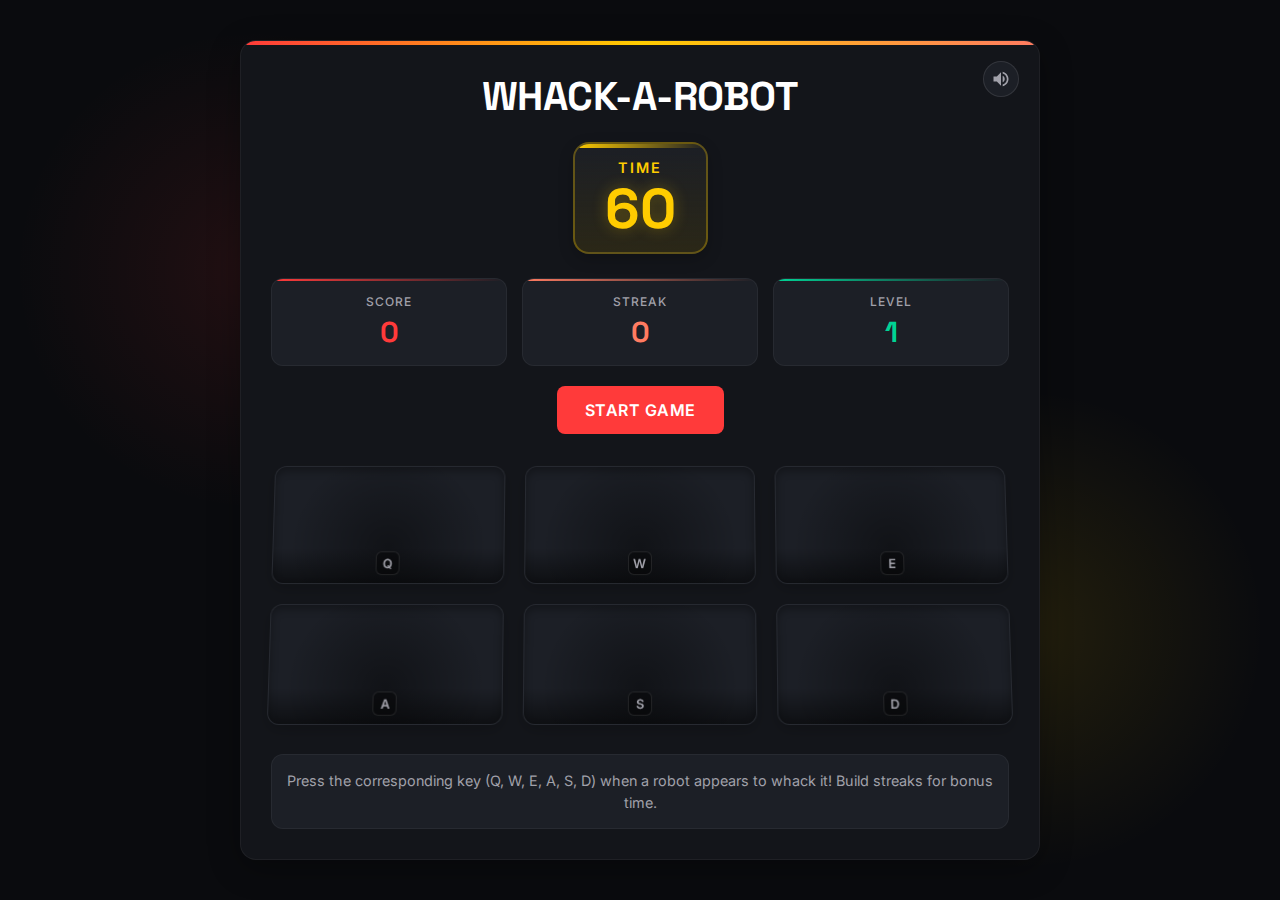
==== commit 686ab914: "Improve sound effects using Web Audio API for better browser compatibility" ====
--- a/index.html
+++ b/index.html
@@ -4,6 +4,13 @@
     <meta charset="UTF-8">
     <meta name="viewport" content="width=device-width, initial-scale=1.0">
     <title>Whack-a-Robot</title>
+    <!-- Favicons -->
+    <link rel="icon" href="favicon.svg" type="image/svg+xml">
+    <link rel="shortcut icon" href="favicon.svg" type="image/svg+xml">
+    <!-- Apple Touch Icon for iOS devices -->
+    <link rel="apple-touch-icon" href="favicon.svg">
+    <!-- For Android Chrome -->
+    <meta name="theme-color" content="#0a0b0e">
     <link rel="preconnect" href="https://fonts.googleapis.com">
     <link rel="preconnect" href="https://fonts.gstatic.com" crossorigin>
     <link href="https://fonts.googleapis.com/css2?family=Inter:wght@400;500;600;700&family=Space+Grotesk:wght@400;500;600;700&display=swap" rel="stylesheet">
@@ -274,6 +281,16 @@
         transform: perspective(1000px) rotateX(5deg);
     }
 
+    /* For levels with many holes, adjust spacing */
+    .game-board.many-holes .hole {
+        height: 110px;
+    }
+
+    .game-board.many-holes .robot {
+        width: 65px;
+        height: 65px;
+    }
+
     .hole {
         position: relative;
         height: 120px;
@@ -812,19 +829,19 @@
 
     @media (max-width: 600px) {
         .game-board {
-            grid-template-columns: repeat(2, 1fr);
-            grid-template-rows: repeat(3, 1fr);
-            gap: 15px;
+            grid-template-columns: repeat(auto-fit, minmax(80px, 1fr));
+            grid-template-rows: repeat(2, 1fr);
+            gap: 10px;
             transform: perspective(1000px) rotateX(3deg);
         }
         
         .hole {
-            height: 100px;
+            height: 90px;
         }
         
         .robot {
-            width: 60px;
-            height: 60px;
+            width: 55px;
+            height: 55px;
         }
 
         .stats-container {
@@ -832,22 +849,48 @@
         }
         
         .timer-value {
-            font-size: 2.8rem;
+            font-size: 2.5rem;
+        }
+        
+        .key-hint {
+            font-size: 0.7rem;
+            width: 20px;
+            height: 20px;
         }
     }
 
     @media (max-width: 400px) {
+        .game-board {
+            grid-template-columns: repeat(auto-fit, minmax(70px, 1fr));
+            gap: 8px;
+        }
+        
+        .hole {
+            height: 80px;
+        }
+        
+        .robot {
+            width: 50px;
+            height: 50px;
+        }
+        
         .stats-container {
             grid-template-columns: repeat(3, 1fr);
-            gap: 10px;
+            gap: 8px;
         }
         
         .stat-value {
-            font-size: 1.5rem;
+            font-size: 1.3rem;
         }
         
         .timer-value {
-            font-size: 2.5rem;
+            font-size: 2.2rem;
+        }
+        
+        .key-hint {
+            font-size: 0.6rem;
+            width: 18px;
+            height: 18px;
         }
     }
 
@@ -1031,18 +1074,163 @@
     .time-pulse {
         animation: time-pulse 0.8s infinite;
     }
+
+    /* Additional styles for many-holes game board */
+    .game-board.many-holes .key-hint {
+        font-size: 0.7rem;
+        bottom: 6px;
+        width: 22px;
+        height: 22px;
+    }
+
+    @media (max-width: 800px) {
+        .game-board.many-holes .hole {
+            height: 100px;
+        }
+        
+        .game-board.many-holes .robot {
+            width: 60px;
+            height: 60px;
+        }
+        
+        .game-board.many-holes .key-hint {
+            font-size: 0.65rem;
+            width: 20px;
+            height: 20px;
+        }
+    }
+
+    @media (max-width: 600px) {
+        .game-board {
+            grid-template-columns: repeat(auto-fit, minmax(80px, 1fr));
+            grid-template-rows: repeat(2, 1fr);
+            gap: 10px;
+            transform: perspective(1000px) rotateX(3deg);
+        }
+        
+        .hole {
+            height: 90px;
+        }
+        
+        .robot {
+            width: 55px;
+            height: 55px;
+        }
+
+        .stats-container {
+            grid-template-columns: repeat(3, 1fr);
+        }
+        
+        .timer-value {
+            font-size: 2.5rem;
+        }
+        
+        .key-hint {
+            font-size: 0.7rem;
+            width: 20px;
+            height: 20px;
+        }
+    }
+
+    @media (max-width: 400px) {
+        .game-board {
+            grid-template-columns: repeat(auto-fit, minmax(70px, 1fr));
+            gap: 8px;
+        }
+        
+        .hole {
+            height: 80px;
+        }
+        
+        .robot {
+            width: 50px;
+            height: 50px;
+        }
+        
+        .stats-container {
+            grid-template-columns: repeat(3, 1fr);
+            gap: 8px;
+        }
+        
+        .stat-value {
+            font-size: 1.3rem;
+        }
+        
+        .timer-value {
+            font-size: 2.2rem;
+        }
+        
+        .key-hint {
+            font-size: 0.6rem;
+            width: 18px;
+            height: 18px;
+        }
+    }
+
+    /* Sound toggle button styles */
+    .sound-toggle {
+        position: absolute;
+        top: 20px;
+        right: 20px;
+        width: 36px;
+        height: 36px;
+        background-color: var(--bg-tertiary);
+        border-radius: 50%;
+        display: flex;
+        align-items: center;
+        justify-content: center;
+        cursor: pointer;
+        border: 1px solid rgba(255, 255, 255, 0.1);
+        z-index: 100;
+        transition: all 0.3s ease;
+    }
+
+    .sound-toggle:hover {
+        background-color: var(--bg-secondary);
+        transform: scale(1.1);
+    }
+
+    .sound-toggle.muted .sound-on {
+        display: none;
+    }
+
+    .sound-toggle:not(.muted) .sound-off {
+        display: none;
+    }
+
+    .sound-icon {
+        width: 20px;
+        height: 20px;
+        fill: var(--text-secondary);
+    }
+
+    .sound-toggle:hover .sound-icon {
+        fill: var(--text-primary);
+    }
+
+    .sound-toggle.muted {
+        opacity: 0.7;
+    }
     </style>
 </head>
 <body>
     <div class="game-container">
         <div class="hexagon-bg"></div>
+        <div class="sound-toggle">
+            <svg class="sound-icon sound-on" viewBox="0 0 24 24">
+                <path d="M14,3.23V5.29C16.89,6.15 19,8.83 19,12C19,15.17 16.89,17.84 14,18.7V20.77C18,19.86 21,16.28 21,12C21,7.72 18,4.14 14,3.23M16.5,12C16.5,10.23 15.5,8.71 14,7.97V16C15.5,15.29 16.5,13.76 16.5,12M3,9V15H7L12,20V4L7,9H3Z" />
+            </svg>
+            <svg class="sound-icon sound-off" viewBox="0 0 24 24">
+                <path d="M12,4L9.91,6.09L12,8.18V4M4.27,3L3,4.27L7.73,9H3V15H7L12,20V13.27L16.25,17.53C15.58,18.04 14.83,18.46 14,18.7V20.77C15.38,20.45 16.63,19.82 17.68,18.96L19.73,21L21,19.73L12,10.73L4.27,3M19,12C19,12.94 18.8,13.82 18.46,14.64L19.97,16.15C20.62,14.91 21,13.5 21,12C21,7.72 18,4.14 14,3.23V5.29C16.89,6.15 19,8.83 19,12M16.5,12C16.5,10.23 15.5,8.71 14,7.97V10.18L16.45,12.63C16.5,12.43 16.5,12.21 16.5,12Z" />
+            </svg>
+        </div>
         <div class="header">
             <h1>WHACK-A-ROBOT</h1>
             <div class="timer-container">
                 <div class="timer-display">
                     <div class="timer-label">Time</div>
                     <div id="time" class="timer-value">60</div>
-                </div>
+            </div>
             </div>
             <div class="stats-container">
                 <div class="stat-card score-container">
@@ -1100,27 +1288,139 @@
         const startButton = document.getElementById('start-button');
         const streakDisplay = document.getElementById('streak');
         const gameContainer = document.querySelector('.game-container');
+        const soundToggle = document.querySelector('.sound-toggle');
         
         // Game variables
         let score = 0;
         let timeLeft = 60; // Increased to 60 seconds
         let gameInterval;
         let popUpInterval;
+        let activeBots = 0; // Track number of active bots
+        let maxSimultaneousBots = 1; // Start with 1 bot max
         let isPlaying = false;
         let lastHole;
-        let difficulty = 0.9; // Lowered from 1.1 to 0.9 for easier start
+        let difficulty = 1.0; // Starting difficulty value
         let lastScore = 0; // Track score for difficulty increases
         let streak = 0; // Track consecutive hits
         let highestStreak = 0; // Track highest streak
         let currentLevel = 1; // Track current level
         let pointsToNextLevel = 25; // Points needed to level up
-        
-        // Sound effects
-        const createAudio = (src) => {
-            const audio = new Audio();
-            audio.src = `data:audio/mp3;base64,${src}`;
-            return audio;
+        let soundEnabled = true; // Sound enabled by default
+        
+        // Preload audio - simplified approach with short audio files for better browser compatibility
+        const audioContext = new (window.AudioContext || window.webkitAudioContext)();
+        let audioInitialized = false;
+        
+        // Sound buffers
+        const soundBuffers = {
+            hit: null,
+            miss: null,
+            levelUp: null
         };
+        
+        // Create sounds from oscillators for better browser compatibility
+        function createSound(type) {
+            // Initialize AudioContext on first user interaction
+            if (!audioInitialized) {
+                audioContext.resume().then(() => {
+                    audioInitialized = true;
+                });
+            }
+            
+            if (!audioInitialized) return;
+            
+            const oscillator = audioContext.createOscillator();
+            const gainNode = audioContext.createGain();
+            
+            // Set oscillator type and frequency based on sound type
+            switch (type) {
+                case 'hit':
+                    // Metallic clang sound
+                    oscillator.type = 'square';
+                    oscillator.frequency.setValueAtTime(220, audioContext.currentTime);
+                    oscillator.frequency.exponentialRampToValueAtTime(110, audioContext.currentTime + 0.2);
+                    gainNode.gain.setValueAtTime(0.3, audioContext.currentTime);
+                    gainNode.gain.exponentialRampToValueAtTime(0.01, audioContext.currentTime + 0.3);
+                    break;
+                    
+                case 'miss':
+                    // Sad boing sound
+                    oscillator.type = 'sine';
+                    oscillator.frequency.setValueAtTime(300, audioContext.currentTime);
+                    oscillator.frequency.exponentialRampToValueAtTime(180, audioContext.currentTime + 0.2);
+                    gainNode.gain.setValueAtTime(0.2, audioContext.currentTime);
+                    gainNode.gain.exponentialRampToValueAtTime(0.01, audioContext.currentTime + 0.3);
+                    break;
+                    
+                case 'levelUp':
+                    // Happy ascending sound
+                    oscillator.type = 'sine';
+                    oscillator.frequency.setValueAtTime(440, audioContext.currentTime);
+                    oscillator.frequency.exponentialRampToValueAtTime(880, audioContext.currentTime + 0.2);
+                    gainNode.gain.setValueAtTime(0.3, audioContext.currentTime);
+                    gainNode.gain.exponentialRampToValueAtTime(0.01, audioContext.currentTime + 0.4);
+                    break;
+            }
+            
+            // Connect nodes
+            oscillator.connect(gainNode);
+            gainNode.connect(audioContext.destination);
+            
+            // Start oscillator
+            oscillator.start();
+            
+            // Stop after short duration
+            oscillator.stop(audioContext.currentTime + 0.5);
+        }
+        
+        // Function to play sound with volume control
+        function playSound(type) {
+            // Only play if sound is enabled
+            if (!soundEnabled) return;
+            
+            // Ensure context is running (browsers require user interaction)
+            if (audioContext.state === 'suspended') {
+                audioContext.resume();
+            }
+            
+            // Create and play the sound
+            createSound(type);
+        }
+        
+        // Toggle sound on/off
+        function toggleSound() {
+            soundEnabled = !soundEnabled;
+            if (soundEnabled) {
+                soundToggle.classList.remove('muted');
+                // Play a short tone to confirm sound is on
+                setTimeout(() => playSound('hit'), 100);
+            } else {
+                soundToggle.classList.add('muted');
+            }
+            
+            // Save sound preference to localStorage
+            localStorage.setItem('whack-a-robot-sound', soundEnabled ? 'on' : 'off');
+        }
+        
+        // Initialize sound toggle from localStorage (if available)
+        function initSoundToggle() {
+            // Initialize audio on first interaction
+            document.addEventListener('click', function initAudio() {
+                audioContext.resume().then(() => {
+                    audioInitialized = true;
+                    document.removeEventListener('click', initAudio);
+                });
+            }, { once: true });
+            
+            const savedSoundPref = localStorage.getItem('whack-a-robot-sound');
+            if (savedSoundPref === 'off') {
+                soundEnabled = false;
+                soundToggle.classList.add('muted');
+            }
+            
+            // Add event listener to sound toggle button
+            soundToggle.addEventListener('click', toggleSound);
+        }
         
         // Key mapping - expanded to include more keys for additional levels
         const keyMap = {
@@ -1155,7 +1455,9 @@
             score = 0;
             lastScore = 0;
             timeLeft = 60; // Increased to 60 seconds
-            difficulty = 0.9; // Lowered from 1.1 to 0.9 for easier start
+            difficulty = 1.0; // Reset difficulty to initial value
+            maxSimultaneousBots = 1; // Reset to 1 bot max
+            activeBots = 0; // Reset active bots counter
             streak = 0;
             highestStreak = 0;
             currentLevel = 1;
@@ -1198,19 +1500,20 @@
             const currentKeys = keysByLevel[currentLevel];
             
             // Calculate grid layout based on number of holes
-            let columns = 3;
-            if (currentKeys.length > 6) {
-                columns = 4;
-            }
-            if (currentKeys.length > 8) {
-                columns = 5;
-            }
-            
-            const rows = Math.ceil(currentKeys.length / columns);
+            // Ensure we always have at most 2 rows by calculating the minimum number of columns needed
+            const rows = 2; // Always use 2 rows
+            const columns = Math.ceil(currentKeys.length / rows); // Calculate columns needed to fit all holes in 2 rows
             
             // Update grid layout
             gameBoard.style.gridTemplateColumns = `repeat(${columns}, 1fr)`;
             gameBoard.style.gridTemplateRows = `repeat(${rows}, 1fr)`;
+            
+            // Add class for many holes (level 4 and 5)
+            if (currentKeys.length > 10) {
+                gameBoard.classList.add('many-holes');
+            } else {
+                gameBoard.classList.remove('many-holes');
+            }
             
             // Create holes for current level
             currentKeys.forEach(keyCode => {
@@ -1240,7 +1543,7 @@
             // Update instructions
             updateInstructions(currentKeys);
             
-            console.log(`Game board reset for level ${currentLevel} with ${currentKeys.length} holes`);
+            console.log(`Game board reset for level ${currentLevel} with ${currentKeys.length} holes (${columns} columns x 2 rows)`);
         }
         
         // Update instructions based on current level
@@ -1262,8 +1565,11 @@
             // Increase level
             currentLevel = Math.min(currentLevel + 1, 5); // Max level 5
             
-            // Reset difficulty but start slightly higher than before
-            difficulty = 1.2; // Increased from 1.0 to 1.2
+            // Reset difficulty but start slightly higher for each level
+            difficulty = 1.0 + (currentLevel * 0.2); // Difficulty scales with level
+            
+            // Also increase max simultaneous bots with level
+            maxSimultaneousBots = Math.min(1 + Math.floor(currentLevel/2), 3); // Max 3 bots at once
             
             // Add time bonus for leveling up (reduced to 15 seconds)
             timeLeft += 15;
@@ -1344,19 +1650,34 @@
         function scheduleNextRobot() {
             if (!isPlaying) return;
             
+            // Only spawn new robots if we're under the max simultaneous limit
+            if (activeBots >= maxSimultaneousBots) {
+                return;
+            }
+            
             // Calculate delays based on current difficulty and score
             // More gradual scaling with score and level
-            const levelFactor = 1 / Math.pow(currentLevel, 0.4); // Reduced from 0.45 to 0.4 for gentler curve
-            const scoreMultiplier = 1 + (score * 0.04 * levelFactor); // Reduced from 0.06 to 0.04
-            const minDelay = Math.max(200, 1600 - (difficulty * 180 * levelFactor) - (score * 8 * levelFactor)); // Increased min delay
-            const maxDelay = Math.max(400, 2000 - (difficulty * 220 * levelFactor) - (score * 12 * levelFactor)); // Increased max delay
+            const levelFactor = 1 / Math.pow(currentLevel, 0.35);
+            const scoreMultiplier = 1 + (score * 0.05 * levelFactor);
+            const minDelay = Math.max(180, 1600 - (difficulty * 200 * levelFactor) - (score * 10 * levelFactor));
+            const maxDelay = Math.max(350, 2000 - (difficulty * 240 * levelFactor) - (score * 15 * levelFactor));
             
             const delay = getRandomTime(minDelay, maxDelay);
             
             // Debug
-            console.log(`Next robot in ${delay}ms (Difficulty: ${difficulty.toFixed(2)}, Level: ${currentLevel}, Score: ${score})`);
-            
-            popUpInterval = setTimeout(popRobot, delay);
+            console.log(`Next robot in ${delay}ms (Difficulty: ${difficulty.toFixed(2)}, Level: ${currentLevel}, Score: ${score}, Active bots: ${activeBots}/${maxSimultaneousBots})`);
+            
+            // Track active bots
+            activeBots++;
+            
+            popUpInterval = setTimeout(() => {
+                popRobot();
+                
+                // Schedule another bot if we still can
+                if (activeBots < maxSimultaneousBots) {
+                    scheduleNextRobot();
+                }
+            }, delay);
         }
         
         // Countdown timer
@@ -1491,9 +1812,10 @@
             
             // Robot stays up for more time as difficulty increases and score increases
             // More gradual scaling with level and score
-            const levelFactor = 1 / Math.pow(currentLevel, 0.4); // Reduced from 0.45 to 0.4
-            const minTime = Math.max(400, 1600 - (difficulty * 140 * levelFactor) - (score * 12 * levelFactor)); // Increased min time
-            const maxTime = Math.max(700, 2000 - (difficulty * 180 * levelFactor) - (score * 18 * levelFactor)); // Increased max time
+            const levelFactor = 1 / Math.pow(currentLevel, 0.35);
+            const scoreMultiplier = 1 + (score * 0.05 * levelFactor);
+            const minTime = Math.max(400, 1600 - (difficulty * 140 * levelFactor) - (score * 12 * levelFactor));
+            const maxTime = Math.max(700, 2000 - (difficulty * 180 * levelFactor) - (score * 18 * levelFactor));
             
             const time = getRandomTime(minTime, maxTime);
             const hole = getRandomHole();
@@ -1501,7 +1823,7 @@
             const keyHint = hole.querySelector('.key-hint');
             
             // Debug
-            console.log(`Robot up for ${time}ms (Difficulty: ${difficulty.toFixed(2)}, Level: ${currentLevel}, Score: ${score})`);
+            console.log(`Robot up for ${time}ms (Difficulty: ${difficulty.toFixed(2)}, Level: ${currentLevel}, Score: ${score}, Active bots: ${activeBots}/${maxSimultaneousBots})`);
             
             // Add steampunk elements to robot
             if (!robot.querySelector('.head')) {
@@ -1586,6 +1908,10 @@
                     // Remove glow effect
                     removeGlowEffect(robot);
                     
+                    // Decrease active bots counter
+                    activeBots--;
+                    
+                    // Schedule next robot if needed
                     scheduleNextRobot();
                 }
             }, time);
@@ -1868,6 +2194,9 @@
                     robot.classList.add('whacked');
                     score++;
                     scoreDisplay.textContent = score;
+                    
+                    // Play hit sound
+                    playSound('hit');
                     
                     // Create GREEN particles at whack location for successful hit
                     const rect = robot.getBoundingClientRect();
@@ -1890,24 +2219,41 @@
                     // Increment streak and check for streak bonus
                     handleStreakBonus();
                     
-                    // Check if score has increased by 2 points
+                    // Check if score has increased by 2 points (every 2 points)
                     if (Math.floor(score / 2) > Math.floor(lastScore / 2)) {
-                        // Increase difficulty every 2 points, but scale based on level
-                        // More gradual difficulty increases
-                        const difficultyIncrease = 0.25 / Math.pow(currentLevel, 0.4); // Reduced from 0.4 to 0.25 and gentler curve
-                        difficulty += difficultyIncrease;
-                        console.log(`Difficulty increased to ${difficulty.toFixed(2)} (Level ${currentLevel}, +${difficultyIncrease.toFixed(3)})`);
+                        // Increase difficulty every 2 points
+                        difficulty += 0.3; // Steeper difficulty increase
+                        
+                        // Check if we should increase max simultaneous bots
+                        if (difficulty > 3 && maxSimultaneousBots < 2) {
+                            maxSimultaneousBots = 2;
+                        } else if (difficulty > 5 && maxSimultaneousBots < 3) {
+                            maxSimultaneousBots = 3;
+                        }
+                        
+                        console.log(`Difficulty increased to ${difficulty.toFixed(2)} (Level ${currentLevel}, Max Bots: ${maxSimultaneousBots})`);
+                        
+                        // Try to schedule another bot if we can have more
+                        if (activeBots < maxSimultaneousBots) {
+                            scheduleNextRobot();
+                        }
                     }
                     
-                    // Check for level up (every 25 points instead of 30)
+                    // Check for level up (every 25 points)
                     if (score >= pointsToNextLevel && currentLevel < 5) {
+                        // Play level up sound
+                        playSound('levelUp');
+                        
                         levelUp();
-                        pointsToNextLevel += 25; // Next level requires 25 more points (reduced from 30)
+                        pointsToNextLevel += 25;
                     }
                     
                     // Update lastScore
                     lastScore = score;
                 } else if (!robot.classList.contains('up')) {
+                    // Play miss sound
+                    playSound('miss');
+                    
                     // Wrong hole penalty - reset streak and deduct time
                     handleStreakReset();
                     
@@ -1929,6 +2275,9 @@
         // Event listeners
         startButton.addEventListener('click', initGame);
         document.addEventListener('keydown', handleKeyPress);
+        
+        // Initialize sound toggle
+        initSoundToggle();
         
         // Visual feedback for key presses
         document.addEventListener('keydown', (e) => {
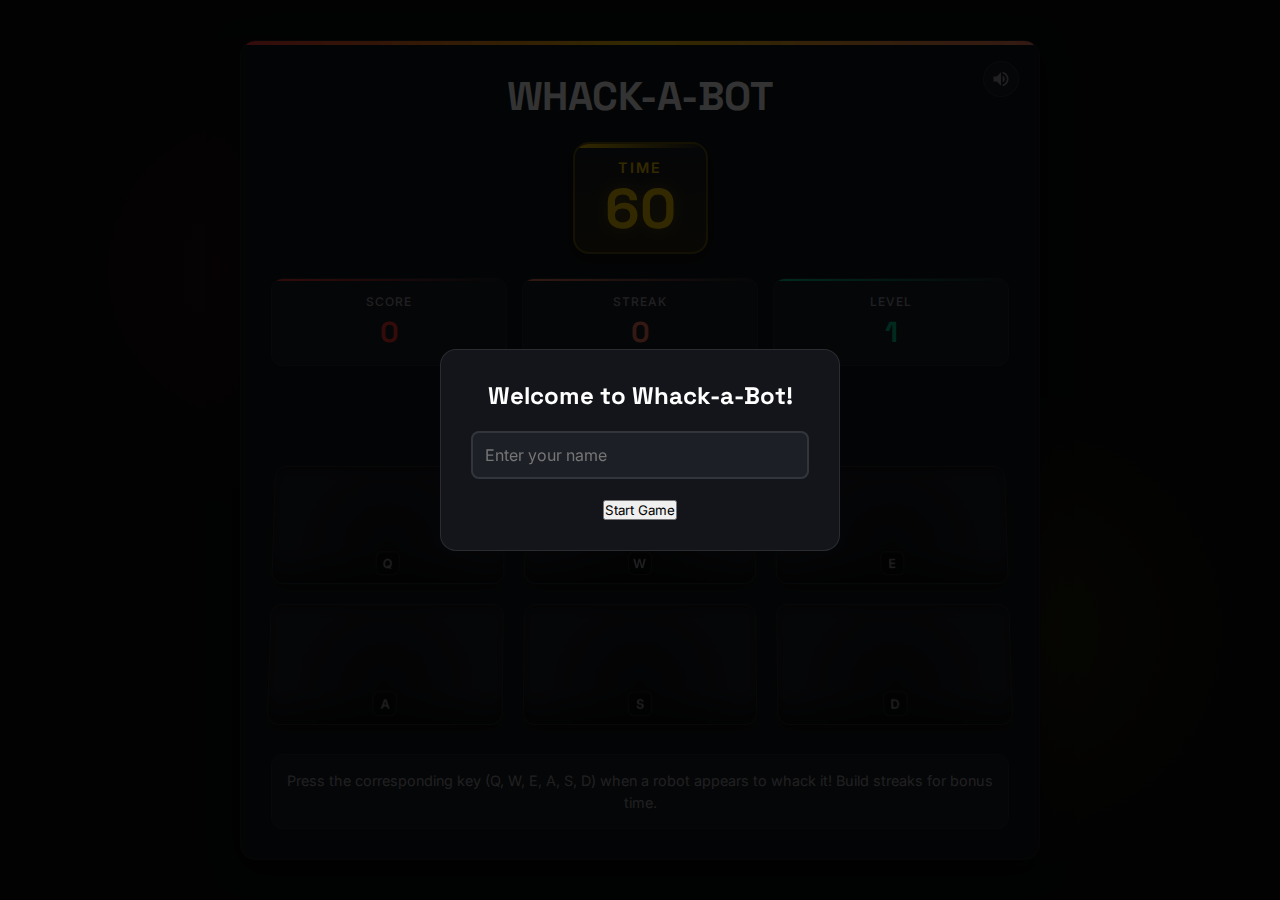
==== commit a72798ba: "Add player name feature with localStorage persistence" ====
--- a/index.html
+++ b/index.html
@@ -3,7 +3,7 @@
 <head>
     <meta charset="UTF-8">
     <meta name="viewport" content="width=device-width, initial-scale=1.0">
-    <title>Whack-a-Robot</title>
+    <title>Whack-a-Bot</title>
     <!-- Favicons -->
     <link rel="icon" href="favicon.svg" type="image/svg+xml">
     <link rel="shortcut icon" href="favicon.svg" type="image/svg+xml">
@@ -68,7 +68,7 @@
         border-radius: 16px;
         box-shadow: 0 8px 32px rgba(0, 0, 0, 0.3);
         border: 1px solid rgba(255, 255, 255, 0.05);
-        position: relative;
+        position: relative; /* Ensure absolute positioned children are relative to this container */
         overflow: hidden;
     }
 
@@ -938,7 +938,7 @@
         padding: 15px 25px;
         background-color: var(--bg-tertiary);
         border-radius: 8px;
-        z-index: 9999;
+        z-index: 10000; /* Increased z-index to be above everything */
         animation: notification-appear 0.3s;
         border: 1px solid rgba(255, 255, 255, 0.1);
         text-align: center;
@@ -953,6 +953,24 @@
         margin-bottom: 8px;
         line-height: 1.2;
         text-shadow: 0 2px 4px rgba(0, 0, 0, 0.2);
+    }
+    
+    .notification-multiplier {
+        display: inline-block;
+        font-size: 0.9rem;
+        font-weight: 700;
+        background-color: var(--accent-primary);
+        color: white;
+        padding: 2px 8px;
+        border-radius: 12px;
+        position: absolute;
+        top: -8px;
+        right: -8px;
+        box-shadow: 0 2px 5px rgba(0, 0, 0, 0.3);
+        animation: pulse-once 0.5s;
+        min-width: 20px;
+        text-align: center;
+        z-index: 9999; /* Ensure it's on top */
     }
     
     .notification-secondary {
@@ -1211,10 +1229,86 @@
     .sound-toggle.muted {
         opacity: 0.7;
     }
+
+    .notification-multiplier {
+        display: inline-block;
+        font-size: 1.4rem;
+        font-weight: 700;
+        background-color: rgba(255, 255, 255, 0.15);
+        padding: 1px 6px;
+        border-radius: 10px;
+        margin-left: 5px;
+        vertical-align: middle;
+        animation: pulse 1s ease-in-out;
+    }
+
+    .modal {
+        display: none;
+        position: fixed;
+        top: 0;
+        left: 0;
+        width: 100%;
+        height: 100%;
+        background-color: rgba(0, 0, 0, 0.8);
+        z-index: 1000;
+        justify-content: center;
+        align-items: center;
+    }
+
+    .modal-content {
+        background-color: var(--bg-secondary);
+        padding: 30px;
+        border-radius: 16px;
+        text-align: center;
+        max-width: 400px;
+        width: 90%;
+        position: relative;
+        border: 1px solid rgba(255, 255, 255, 0.1);
+    }
+
+    .modal-content h2 {
+        margin-bottom: 20px;
+        color: var(--text-primary);
+        font-family: 'Space Grotesk', sans-serif;
+    }
+
+    .name-input {
+        width: 100%;
+        padding: 12px;
+        background-color: var(--bg-tertiary);
+        border: 2px solid rgba(255, 255, 255, 0.1);
+        border-radius: 8px;
+        color: var(--text-primary);
+        font-size: 1rem;
+        margin-bottom: 20px;
+        outline: none;
+        transition: border-color 0.2s ease;
+    }
+
+    .name-input:focus {
+        border-color: var(--accent-primary);
+    }
+
+    .player-name {
+        position: absolute;
+        top: 20px;
+        left: 20px;
+        color: var(--text-secondary);
+        font-size: 0.9rem;
+    }
     </style>
 </head>
 <body>
+    <div class="modal" id="nameModal">
+        <div class="modal-content">
+            <h2>Welcome to Whack-a-Bot!</h2>
+            <input type="text" class="name-input" id="nameInput" placeholder="Enter your name" maxlength="20">
+            <button id="startGameBtn">Start Game</button>
+        </div>
+    </div>
+
     <div class="game-container">
+        <div class="player-name" id="playerNameDisplay"></div>
         <div class="hexagon-bg"></div>
         <div class="sound-toggle">
             <svg class="sound-icon sound-on" viewBox="0 0 24 24">
@@ -1225,7 +1319,7 @@
             </svg>
         </div>
         <div class="header">
-            <h1>WHACK-A-ROBOT</h1>
+            <h1>WHACK-A-BOT</h1>
             <div class="timer-container">
                 <div class="timer-display">
                     <div class="timer-label">Time</div>
@@ -1278,6 +1372,7 @@
             <p>Press the corresponding key (Q, W, E, A, S, D) when a robot appears to whack it! Build streaks for bonus time.</p>
         </div>
     </div>
+
     <script>
     document.addEventListener('DOMContentLoaded', () => {
         // Game elements
@@ -2094,9 +2189,55 @@
         const MAX_ACTIVE_NOTIFICATIONS = 3;
         const NOTIFICATION_SPACING = 80; // Vertical spacing between notifications
         
+        // Notification tracking
+        let activeNotificationMap = {}; // Track notifications by text
+        
         // Show notification
         function showNotification(text, color, secondaryText = null) {
-            notificationQueue.push({ text, color, secondaryText });
+            // Check if we already have this notification active
+            const notificationKey = `${text}-${secondaryText}`;
+            
+            if (activeNotificationMap[notificationKey]) {
+                // Update existing notification with multiplier
+                const existingNotification = activeNotificationMap[notificationKey];
+                existingNotification.count++;
+                
+                // Update notification text with count
+                const mainText = existingNotification.element.querySelector('.notification-main');
+                
+                // Clear existing content to the original text
+                mainText.textContent = text;
+                
+                // Find existing multiplier or create a new one
+                let multiplier = existingNotification.element.querySelector('.notification-multiplier');
+                if (!multiplier) {
+                    multiplier = document.createElement('div');
+                    multiplier.className = 'notification-multiplier';
+                    existingNotification.element.appendChild(multiplier);
+                }
+                
+                // Update multiplier text
+                multiplier.textContent = `x${existingNotification.count}`;
+                multiplier.style.display = existingNotification.count > 1 ? 'block' : 'none';
+                
+                // Reset fade timer
+                clearTimeout(existingNotification.timeout);
+                existingNotification.timeout = setTimeout(() => {
+                    existingNotification.element.classList.add('fade-out');
+                    setTimeout(() => {
+                        existingNotification.element.remove();
+                        activeNotifications--;
+                        delete activeNotificationMap[notificationKey];
+                        isProcessingQueue = false;
+                        processNotificationQueue();
+                    }, 500);
+                }, 2000);
+                
+                return;
+            }
+            
+            // If not a duplicate, add to queue
+            notificationQueue.push({ text, color, secondaryText, key: notificationKey });
             processNotificationQueue();
         }
         
@@ -2134,19 +2275,27 @@
             // Calculate position based on number of active notifications
             const baseTop = 50; // Center vertically
             const offset = (activeNotifications * NOTIFICATION_SPACING);
-            notificationElement.style.top = `${baseTop + offset}%`;
-            
-            // Append to game board instead of body
-            const gameBoard = document.querySelector('.game-board');
-            gameBoard.appendChild(notificationElement);
+            notificationElement.style.top = `calc(${baseTop}% - ${offset}px)`;
+            
+            // Append to game container instead of game board for better layering
+            const gameContainer = document.querySelector('.game-container');
+            gameContainer.appendChild(notificationElement);
             activeNotifications++;
             
+            // Store reference to notification
+            activeNotificationMap[notification.key] = {
+                element: notificationElement,
+                count: 1,
+                timeout: null
+            };
+            
             // Animate and remove
-            setTimeout(() => {
+            activeNotificationMap[notification.key].timeout = setTimeout(() => {
                 notificationElement.classList.add('fade-out');
                 setTimeout(() => {
                     notificationElement.remove();
                     activeNotifications--;
+                    delete activeNotificationMap[notification.key];
                     isProcessingQueue = false;
                     processNotificationQueue();
                 }, 500);
@@ -2469,7 +2618,7 @@
                 padding: 15px 25px;
                 background-color: var(--bg-tertiary);
                 border-radius: 8px;
-                z-index: 9999;
+                z-index: 10000; /* Increased z-index to be above everything */
                 animation: notification-appear 0.3s;
                 border: 1px solid rgba(255, 255, 255, 0.1);
                 text-align: center;
@@ -2524,6 +2673,40 @@
             }
         `;
         document.head.appendChild(style);
+
+        // Name handling
+        const nameModal = document.getElementById('nameModal');
+        const nameInput = document.getElementById('nameInput');
+        const startGameBtn = document.getElementById('startGameBtn');
+        const playerNameDisplay = document.getElementById('playerNameDisplay');
+
+        // Check for saved name on page load
+        const savedName = localStorage.getItem('playerName');
+        if (savedName) {
+            nameModal.style.display = 'none';
+            playerNameDisplay.textContent = `Player: ${savedName}`;
+        } else {
+            nameModal.style.display = 'flex';
+        }
+
+        // Handle name submission
+        startGameBtn.addEventListener('click', () => {
+            const name = nameInput.value.trim();
+            if (name) {
+                localStorage.setItem('playerName', name);
+                playerNameDisplay.textContent = `Player: ${name}`;
+                nameModal.style.display = 'none';
+                // Start the game here
+                startGame();
+            }
+        });
+
+        // Allow Enter key to submit name
+        nameInput.addEventListener('keypress', (e) => {
+            if (e.key === 'Enter') {
+                startGameBtn.click();
+            }
+        });
     });
     </script>
 </body>
